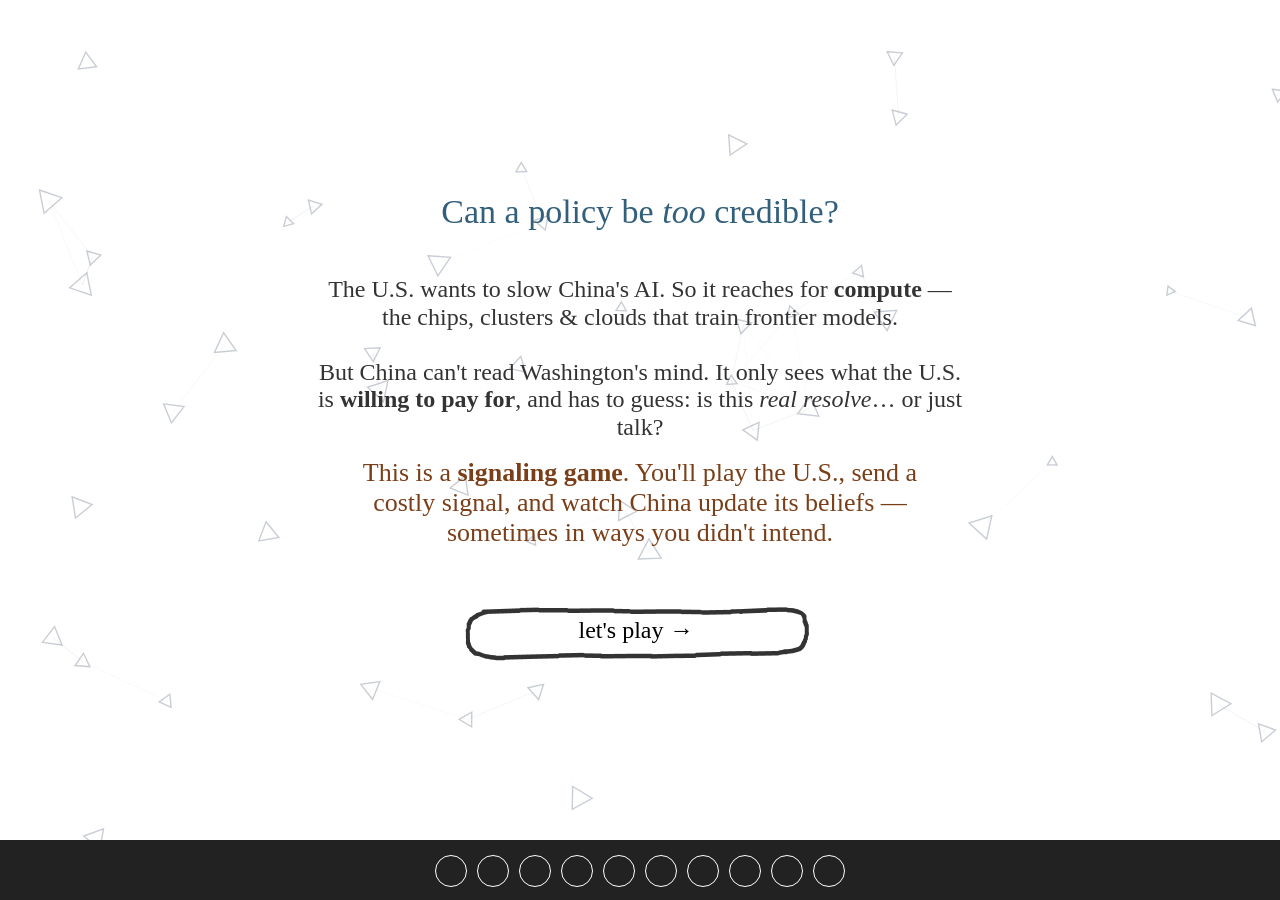
==== index.html @ d9597fb6 "1 version" ====
<!DOCTYPE html>
<html lang="en">
<head>

	<meta charset="utf-8">
	<meta name="viewport" content="width=device-width, initial-scale=1.0">

	<title>Signals of Compute Power</title>
	<meta name="description" content="An interactive signaling game of U.S.–China compute governance and Vietnam's policy path.">

	<link rel="icon" type="image/png" href="favicon.png">

	<!-- Styles (FuturaHandwritten.ttf is loaded via @font-face inside slides.css) -->
	<link rel="stylesheet" type="text/css" href="css/slides.css">
	<link rel="stylesheet" type="text/css" href="css/balloon.css">
	<link rel="stylesheet" type="text/css" href="css/signaling-scenarios.css">

</head>
<body>

	<!-- Shown until main.js boots / assets finish loading -->
	<div id="preloader">loading...</div>

	<!-- Stage -->
	<div id="main">

		<!-- Sound toggle (structure matches #sound rules in slides.css) -->
		<div id="sound" sound="on">
			<div id="sound_icon"></div>
			<div id="sound_on">sound on</div>
			<div id="sound_off">sound off</div>
		</div>

		<!-- Social sharing buttons (populated by js/lib/sharing.js) -->
		<div class="sharing"></div>

		<!-- The slideshow renders here -->
		<div id="slideshow_container">
			<div id="slideshow"></div>
		</div>

	</div>

	<!-- Footer: the slide-select dots render into #select -->
	<div id="footer">
		<div id="select"></div>
	</div>


	<!-- ============================================================= -->
	<!--  SCRIPTS — load order matters: libs -> core -> sims -> slides -> main  -->
	<!-- ============================================================= -->

	<!-- Libraries -->
	<script src="js/lib/helpers.js"></script>
	<script src="js/lib/minpubsub.src.js"></script>
	<script src="js/lib/q.js"></script>
	<script src="js/lib/pegasus.js"></script>
	<script src="js/lib/pixi.min.js"></script>
	<script src="js/lib/howler.js"></script>
	<script src="js/lib/tweenjs-0.6.2.min.js"></script>
	<script src="js/lib/sharing.js"></script>

	<!-- Core engine -->
	<script src="js/core/Loader.js"></script>
	<script src="js/core/Words.js"></script>
	<script src="js/core/Slideshow.js"></script>
	<script src="js/core/SlideSelect.js"></script>
	<script src="js/core/Button.js"></script>
	<script src="js/core/TextBox.js"></script>
	<script src="js/core/IncDecNumber.js"></script>
	<script src="js/core/Slider.js"></script>
	<script src="js/core/Scratcher.js"></script>
	<script src="js/core/Background.js"></script>
	<script src="js/core/ImageBox.js"></script>
	<script src="js/core/PayoffsUI.js"></script>
	<script src="js/core/AdvancedPanel.js"></script>
	<script src="js/core/SignalViz.js"></script>

	<!-- Simulations / scenes -->
	<script src="js/sims/SignalingWorld.js"></script>
	<script src="js/sims/SignalingScenario.js"></script>
	<script src="js/sims/Signaling.js"></script>
	<script src="js/sims/Splash.js"></script>
	<script src="js/sims/PD.js"></script>
	<script src="js/sims/Iterated.js"></script>
	<script src="js/sims/Tournament.js"></script>
	<script src="js/sims/SandboxUI.js"></script>

	<!-- Slides (the SLIDES array is populated by these, in filename order) -->
	<script src="js/slides/1_Slides_Signaling.js"></script>

	<!-- Bootstrap (must run last — builds the slideshow from SLIDES) -->
	<script src="js/main.js"></script>

</body>
</html>
---- css/slides.css ----
@font-face{
	font-family: 'FuturaHandwritten';
	font-style: normal;
	src: url('FuturaHandwritten.ttf') format('truetype');
}

html,body{
	width: 100%;
	height: 100%;
}

body{

	margin:0;
	overflow: hidden;

	background: #fff;

	font-family: 'FuturaHandwritten';
	color: #333;
	font-size: 20px;

}
#preloader{
	position: absolute;
    margin: auto;
    top: 0;
    left: 0;
    right: 0;
    bottom: 0;
    width: 200px;
    height: 50px;
    font-size: 30px;
    text-align: center;
}
#main{
	width: 100%;
	height: calc(100% - 60px);
	position: relative;
	overflow: hidden;
}
#footer{
	position: absolute;
	z-index: 1000;
	width: 100%;
	height: 60px;
	background: #222;
}
s{
	text-decoration: line-through;
}

#translations{
	margin: 10px auto;
    font-size: 10px;
    line-height: 19px;
    color: #fff;
    text-align: center;
    width: 960px;
    letter-spacing: -0.5px;
}
#translations a{
	color:#dd4040;
}
#translations a:hover{
	color:#ee5151;
}



/*************************/
/******* SOUND *******/
/*************************/
#sound{
	position: absolute;
	left:13px;
	top:5px;
	width: 100px;
	height: 50px;
	cursor: pointer;
}
#sound > div{
	position: absolute;
}
#sound #sound_icon{
	background: url(../assets/ui/sound.png);
	background-size: auto 100%;
	width: 40px;
	height: 40px;
	top: 5px;
	left:2px;
}
#sound #sound_on, #sound #sound_off{
	left: 52px;
    font-size: 30px;
    line-height: 55px;
}
#sound #sound_on{
	color:#fff;
}
#sound #sound_off{
	color:#595959;
}
#sound[sound=off] #sound_icon{
	background-position: -40px 0;
}
#sound[sound=on] #sound_on, #sound[sound=off] #sound_off{
	display: block;
}
#sound[sound=off] #sound_on, #sound[sound=on] #sound_off{
	display: none;
}

.sharing{
	position: absolute;
	width:120px;
	height:40px;
	top:10px;
	right:13px;
}
.sharing img{
	width: 40px;
	height: 40px;
}

/*************************/
/******* SLIDESHOW *******/
/*************************/

#slideshow_container{
	width:0; height:0;
	position:absolute;
	margin:auto;
	top:0; left:0; right:0; bottom:0;
}
#slideshow{

	/*border: 1px solid rgba(0,0,0,0.2);*/
	width:960px;
	height:540px;

	/* Center this thing */
	position: absolute;
	left:-480px;
	top:-270px;

}

.object{
	position: absolute;
	transition: left 0.5s ease-in-out, top 0.5s ease-in-out;
}
.fader{
	transition: opacity 0.5s ease-in-out !important;
}

/******** Text Box ********/

.textbox{}
.textbox > div{
	position: absolute;
}
/* fake bold */
.textbox b{
	font-weight: normal;
	text-shadow:1px 0 0 currentColor;
}


.label{
	position: absolute;
}

/********* Button ********/

.no-select{
	-webkit-user-select: none;
	-moz-user-select: none;
	-ms-user-select: none;
	user-select: none;
	cursor: default;
}
.button{
	z-index: 0;
	-webkit-user-select: none;
	-moz-user-select: none;
	-ms-user-select: none;
	user-select: none;

	transform-origin: 97.5px 27.5px;
	transition: transform 0.1s ease-out;

	text-align: center;
}
.button #background{
	position: absolute;
	background: url(../assets/ui/button.png);
	width:250px; height:125px;
	background-size: 100%;
	top:-35px; left:-30px;
	pointer-events:none;
	cursor: default;
}
.button #text{

	font-family: 'FuturaHandwritten';
	color: #000;
	font-size: 24px;

	width: 180px;
	height: 30px;
	text-align: center;

	position: absolute;
	top:14px; left:5px;

	cursor: default;

}
.button #hitbox{
	position: absolute;
	width:195px; height:55px;
	cursor: pointer;
}
.button[hover=yes]{
	z-index: 100;
	transform: scale(1.02, 1.02);
}
.button[hover=yes] #background{
	background-position: 0px -125px !important;
}
.button[deactivated=yes] #background{
	background-position: 0px -250px !important;
}
.button[deactivated=yes] #text{
	color: #CCCCCC;
}
.button[deactivated=yes] #hitbox{
	display: none;
}
.button[size=short]{
	transform-origin: 57.5px 27.5px;
}
.button[size=short] #background{
	background: url(../assets/ui/button_short.png);
	background-size: 100%;
	width:150px; left:-20px;
}
.button[size=short] #text{
	width:105px;
	/*font-size: 18px;
    top: 18px;*/
}
.button[size=short] #hitbox{
	width:115px;
}
.button[size=long]{
	transform-origin: 172.5px 27.5px;
}
.button[size=long] #background{
	background: url(../assets/ui/button_long.png);
	background-size: 100%;
	width:400px;
}
.button[size=long] #text{
	width:330px;
	top: 11px;
}
.button[size=long] #hitbox{
	width:345px;
}
.button:active{
    transform: scale(0.95, 0.95);
}

.advancedpanel{
	background: rgba(255,250,240,0.95);
	border: 1px solid rgba(0,0,0,0.08);
	padding: 12px;
	box-shadow: 0 6px 18px rgba(0,0,0,0.06);
	font-family: 'FuturaHandwritten';
	z-index: 900;
	box-sizing: border-box;
}
.advancedpanel .advanced_title{
	font-weight: bold;
	color:#222;
	margin-bottom:8px;
	font-size: 17px;
}
.advancedpanel .advanced_content{
	background: #fff;
	border-radius: 4px;
	padding: 8px;
	min-height: 80px;
	max-height: 260px;
	overflow: auto;
	font-family: monospace;
	font-size: 12px;
	line-height: 16px;
	white-space: pre-wrap;
}
.advancedpanel .advanced_content pre{
	margin: 0;
	white-space: pre-wrap;
	font-family: monospace;
}


/*************************/
/****** SANDBOX UI *******/
/*************************/

#sandbox_tabs{
	position: absolute;
	left: 460px; top:-10px;
	background: url(../assets/ui/sandbox_tabs.png);
	width:500px; height:470px;
	background-size: auto 100%;

	-webkit-user-select: none;  /* Chrome all / Safari all */
	-moz-user-select: none;     /* Firefox all */
	-ms-user-select: none;      /* IE 10+ */
	user-select: none;
	cursor: default;
}
#sandbox_tabs > div{
	position: absolute;
}
#sandbox_tabs .hitbox{
	cursor: pointer;
	font-size: 25px;
	top: 22px;
}
#sandbox_tabs .sandbox_page{
	width: 433px;
	height: 385px;
	left: 33px;
	top: 80px;
}
.incdec{
	width: 0; height: 0;
	position: absolute;
}
.incdec > div{
	position: absolute;
}
.incdec > .incdec_num{
	width:50px; height:50px;
	font-size: 25px;
	text-align: center;
    top: -16px;
    left: -25px;
    cursor: default;
}
.incdec > .incdec_control{
	left:-10px;
	width:20px; height:20px;
	background: url(../assets/ui/sandbox_incdec.png);
	background-size: auto 100%;
	cursor: pointer;
}
.incdec > .incdec_control[arrow=up]{ top:-35px; background-position:0px 0px; }
.incdec > .incdec_control[arrow=up]:hover{ background-position:-20px 0px; }
.incdec > .incdec_control[arrow=down]{ bottom:-35px; background-position:-40px 0px; }
.incdec > .incdec_control[arrow=down]:hover{ background-position:-60px 0px; }

.slider{
	position: absolute;
	height: 40px;
}
.slider > div{
	position: absolute;
}
.slider > .slider_bg{
	top:0;
	width:100%; height:30px;
	background: url(../assets/ui/slider_bg.png);
	background-size: auto 100%;
}
.slider > .slider_knob{
	top:0;
	width:30px; height:30px;
	background: url(../assets/ui/slider_knob.png);
	background-size: 100% 100%;
	cursor: -webkit-grab;
	cursor: -moz-grab;
	cursor: grab;
}
.slider > .slider_knob:active{
	cursor: -webkit-grabbing;
	cursor: -moz-grabbing;
	cursor: grabbing;
}

.sandbox_pop{
	position: absolute;
}
.sandbox_pop>div{
	position: absolute;
}
.sandbox_pop_icon{
	width: 40px;
	height: 40px;
	background: url(../assets/ui/sandbox_hats.png);
	background-size: auto 100%;
}
.sandbox_pop_label{
	font-size: 18px;
    width: 150px;
    top: 8px;
    left: 50px;
}

/*************************/
/******* SCRATCHER *******/
/*************************/

.scratcher{
	position: absolute;
	top:0; left:0;
	width: 100%; height: 100%;
	background: url(../assets/ui/scratch.png);
	background-size: 200% 2000%;
	display: none;

	z-index: 200;
}

/*************************/
/******* SCOREBOARD *******/
/*************************/

#scoreboard{
	position: absolute;
	width:200px; height:100px;
	background: url(../assets/iterated/iterated_scoreboard.png);
	background-size: 100% 100%;
}
#scoreboard > div{
	position: absolute;
	width: 60px; height: 60px;
	text-align: center;
	font-size: 50px;
	color: #666666;
}
#scoreboard > div:nth-child(1){
	left: 20px;
    top: 21px;
}
#scoreboard > div:nth-child(2){
	right: 15px;
    top: 21px;
}

/*************************/
/******* CHARACTERS *******/
/*************************/

.character{
	position: absolute;
	height: 114px;
}
.character #peep{
	background: url(../assets/tournament/peep_characters.png);
	background-size: auto 100%;
	width: 105px;
	height: 114px;
	top: -5px;
    left: -10px;
}
.character #desc{
	width: calc(100% - 100px);
	font-size: 18px;
	height: 114px;
	right: 0;
	line-height: 1.2em;
}
.character #peep[char=tft]{    background-position: 0 0; }
.character #peep[char=all_d]{  background-position: -105px 0; }
.character #peep[char=all_c]{  background-position: -210px 0; }
.character #peep[char=grudge]{ background-position: -315px 0; }
.character #peep[char=prober]{ background-position: -420px 0; }
.character #peep[char=tf2t]{   background-position: -525px 0; }
.character #peep[char=pavlov]{ background-position: -630px 0; }
.character #peep[char=random]{ background-position: -735px 0; }

.tft{ color:#4089DD; }
.all_d{ color:#52537F; }
.all_c{ color:#FF75FF; }
.grudge{ color:#efc701; }
.prober{ color:#f6b24c; }
.tf2t{ color:#88A8CE; }
.pavlov{ color:#86C448; }
.random{ color:#FF5E5E; }

.icon{
	width:25px; height:25px;
	background: url(../assets/ui/sandbox_hats.png);
	background-size: auto 100%;
	display: inline-block;
	position: relative;
    top: 1px;
}
.icon_label{
	display: inline-block;
	font-size: 20px;
	position: relative;
    top: -3px;
}
.tft .icon{ 		background-position: 0 0; }
.all_d .icon{ 	background-position: -25px 0; }
.all_c .icon{ 	background-position: -50px 0; }
.grudge .icon{ 	background-position: -75px 0; }
.prober .icon{ 	background-position: -100px 0; }
.tf2t .icon{ 	background-position: -125px 0; }
.pavlov .icon{ 	background-position: -150px 0; }
.random .icon{ 	background-position: -175px 0; }

/*************************/
/******* MISC STUFF *******/
/*************************/

.score_small{
	width:40px; height:40px;
	background: url(../assets/tournament/score_small.png);
	background-size: auto 100%;
	display: inline-block;
}
.score_small[payoff=R]{ background-position: 0 0; }
.score_small[payoff=T]{ background-position: -40px 0; }
.score_small[payoff=S]{ background-position: -80px 0; }
.score_small[payoff=P]{ background-position: -120px 0; }

/*************************/
/***** SLIDE SELECT ******/
/*************************/

#select{
	width:100%;
	text-align: center;
    padding-top: 15px;
}
#select .dot{
	width: 30px;
	height: 30px;
	border-radius: 40px;
	border: 1px solid #fff;
	display: inline-block;
	margin: 0 5px;
	cursor: pointer;
}
#select .dot[selected]{
	background: #fff;
}

/*************************/
/***** CREDITS ******/
/*************************/

.credits{
	color: #888;
}
.credits .big{
	font-size:40px;
	line-height: 42px;
	color:#fff;
}
.credits .divider{
	display: block;
	height: 40px;
}
.credits a{
	color:#dd4040;
}
.credits a:hover{
	color:#ee5151;
}

/* SignalViz styles: warm editorial palette */
.signalviz{
	background: linear-gradient(180deg, #fff8ea 0%, #eef7fb 100%);
	border: 1px solid #f2c9b6;
	box-shadow: 0 2px 6px rgba(0,0,0,0.08);
	padding: 10px;
	width: 240px;
	height: 160px;
	box-sizing: border-box;
	overflow: hidden;
}
.signalviz_title{
	font-size: 16px;
	color: #6e4a26;
	font-weight: bold;
	margin-bottom: 6px;
}
.signalviz_list{
	max-height: calc(100% - 28px);
	overflow: hidden;
}
.signalviz_item{
	font-size: 12px;
	padding: 4px 4px;
	border-bottom: 1px dotted rgba(0,0,0,0.04);
	color: #333;
}
.signalviz_item .small{ font-size:11px; color:#666; }

/* Belief/Outcome/Vietnam boxes style */
.textbox{ line-height: 1.15em; }
.textbox .small{ font-size:12px; color:#666 }
---- css/signaling-scenarios.css ----
.signaling_scenario{
	font-family: 'FuturaHandwritten';
	color: #333;
	background: #fff;
	overflow: hidden;
}
.signaling_scenario *{
	box-sizing: border-box;
}
.scenario-page{
	width: 100%;
	height: 100%;
	padding: 22px 42px 20px;
	background: #fff;
}
.scenario-header{
	display: flex;
	align-items: flex-start;
	justify-content: space-between;
	gap: 28px;
	margin-bottom: 16px;
}
.scenario-eyebrow{
	margin: 0 0 4px;
	font-size: 18px;
	color: #7a3f18;
}
.scenario-header h2{
	margin: 0 0 8px;
	font-size: 38px;
	line-height: 0.95;
	color: #315f7c;
	letter-spacing: 0;
}
.scenario-header p{
	max-width: 600px;
	margin: 0;
	font-size: 21px;
	line-height: 1.2;
	color: #333;
}
.scenario-header-buttons{
	display: flex;
	gap: 10px;
	flex: 0 0 auto;
}
.scenario-reset,
.scenario-next,
.scenario-main-button{
	font-family: 'FuturaHandwritten';
	border: 3px solid #333;
	border-radius: 8px;
	background: #fff8df;
	color: #222;
	cursor: pointer;
	box-shadow: 0 5px 0 rgba(0,0,0,0.16);
	transition: transform 0.1s ease-out, box-shadow 0.1s ease-out;
}
.scenario-reset:hover,
.scenario-next:hover,
.scenario-main-button:hover{
	transform: translateY(-2px);
	box-shadow: 0 7px 0 rgba(0,0,0,0.13);
}
.scenario-reset,
.scenario-next{
	padding: 8px 18px;
	font-size: 22px;
}
.scenario-grid{
	display: grid;
	grid-template-columns: 255px 1fr 265px;
	gap: 22px;
	align-items: stretch;
	height: 318px;
}
.scenario-left,
.scenario-center,
.scenario-right{
	min-width: 0;
}
.scenario-left{
	display: flex;
	flex-direction: column;
	justify-content: space-between;
}
.scenario-flow{
	display: flex;
	flex-direction: column;
	gap: 4px;
}
.scenario-node{
	min-height: 38px;
	padding: 5px 10px;
	border: 3px solid #333;
	border-radius: 8px;
	background: #fff;
}
.scenario-node span{
	display: block;
	font-size: 14px;
	line-height: 1;
	color: #777;
}
.scenario-node b{
	display: block;
	margin-top: 3px;
	font-size: 19px;
	line-height: 0.95;
	color: #222;
}
.scenario-arrow{
	height: 12px;
	padding-left: 116px;
	font-size: 18px;
	line-height: 12px;
	color: #7a3f18;
}
.scenario-left-note{
	display: none;
}
.scenario-center{
	display: flex;
	flex-direction: column;
	justify-content: center;
	padding: 8px 8px 0;
	text-align: center;
}
.scenario-small-label{
	margin: 0 0 8px;
	font-size: 18px;
	color: #777;
}
.scenario-center h3,
.scenario-right h3{
	margin: 0 0 12px;
	font-size: 33px;
	line-height: 0.98;
	color: #315f7c;
}
.scenario-copy{
	max-width: 390px;
	margin: 0 auto 14px;
	font-size: 21px;
	line-height: 1.12;
}
.scenario-belief{
	width: 100%;
	margin: 0 auto 12px;
}
.scenario-belief-label,
.scenario-belief-legend{
	display: flex;
	justify-content: space-between;
	gap: 18px;
	font-size: 16px;
	line-height: 1.05;
}
.scenario-belief-label{
	margin-bottom: 8px;
}
.scenario-belief-label b{
	color: #315f7c;
}
.scenario-belief-track{
	position: relative;
	height: 36px;
	border: 3px solid #333;
	border-radius: 8px;
	background: #fff;
	overflow: hidden;
}
.scenario-belief-fill{
	height: 100%;
	width: 50%;
	border-radius: 4px;
	background: #74b8d4;
	transition: width 0.45s ease-out;
}
.scenario-threshold{
	position: absolute;
	top: -6px;
	bottom: -6px;
	width: 4px;
	background: #222;
	transform: translateX(-2px);
}
.scenario-threshold:after{
	content: "adapt";
	position: absolute;
	top: -24px;
	left: -23px;
	width: 52px;
	font-size: 15px;
	color: #222;
}
.scenario-prior{
	position: absolute;
	top: 7px;
	bottom: 7px;
	width: 4px;
	background: rgba(122,63,24,0.55);
	transform: translateX(-2px);
	z-index: 2;
}
.scenario-belief-legend{
	margin-top: 8px;
	color: #666;
}
.scenario-main-button{
	align-self: center;
	min-width: 250px;
	padding: 8px 24px;
	font-size: 24px;
}
.scenario-response{
	min-height: 28px;
	margin: 8px 0 0;
	font-size: 20px;
	line-height: 1;
	color: #7a3f18;
}
.scenario-response.muted{
	color: #777;
}
.scenario-right{
	display: flex;
	flex-direction: column;
	justify-content: center;
	padding: 15px 18px;
	border: 3px solid #333;
	border-radius: 8px;
	background: #fffdf6;
	opacity: 1;
}
.scenario-card-placeholder{
	font-size: 22px;
	line-height: 1.12;
	color: #777;
	text-align: center;
}
.scenario-right p{
	margin: 0 0 14px;
	font-size: 20px;
	line-height: 1.12;
}
.scenario-kicker{
	color: #7a3f18;
}
.scenario-risk{
	padding-top: 12px;
	border-top: 2px dashed #d8bf92;
	color: #555;
}
.scenario-loading{
	position: absolute;
	left: 0;
	right: 0;
	top: 230px;
	text-align: center;
	font-size: 32px;
	color: #777;
}

.signaling_role_choice,
.signaling_signal_choice,
.signaling_role_game,
.signaling_governance_ending{
	font-family: 'FuturaHandwritten';
	color: #333;
	background: #fff;
	overflow: hidden;
}
.signaling_role_choice *,
.signaling_signal_choice *,
.signaling_role_game *,
.signaling_governance_ending *{
	box-sizing: border-box;
}
.role-page{
	width: 100%;
	height: 100%;
	padding: 70px 76px;
	background: #fff;
	text-align: center;
}
.role-eyebrow{
	margin: 0 0 8px;
	font-size: 22px;
	color: #7a3f18;
}
.role-page h2{
	margin: 0 0 46px;
	font-size: 48px;
	line-height: 0.95;
	color: #315f7c;
}
.role-choices{
	display: grid;
	grid-template-columns: repeat(2, minmax(0, 1fr));
	gap: 34px;
	max-width: 760px;
	margin: 0 auto;
}
.role-card,
.role-signal-button,
.role-main-button,
.role-try-button{
	font-family: 'FuturaHandwritten';
	border: 3px solid #333;
	border-radius: 8px;
	background: #fff8df;
	color: #222;
	cursor: pointer;
	box-shadow: 0 6px 0 rgba(0,0,0,0.16);
	transition: transform 0.1s ease-out, box-shadow 0.1s ease-out;
}
.role-card:hover,
.role-signal-button:hover,
.role-main-button:hover,
.role-try-button:hover{
	transform: translateY(-2px);
	box-shadow: 0 8px 0 rgba(0,0,0,0.12);
}
.role-card{
	min-height: 170px;
	padding: 28px 24px;
	text-align: center;
}
.role-card b{
	display: block;
	margin-bottom: 16px;
	font-size: 30px;
	line-height: 1;
	color: #315f7c;
}
.role-card span{
	display: block;
	font-size: 21px;
	line-height: 1.14;
}
.role-note{
	margin: 38px 0 0;
	font-size: 22px;
	color: #777;
}
.signal-choice-page{
	width: 100%;
	height: 100%;
	padding: 54px 64px;
	background: #fff;
	text-align: center;
}
.signal-choice-page h2{
	margin: 0 0 10px;
	font-size: 46px;
	line-height: 0.95;
	color: #315f7c;
}
.signal-choice-note{
	margin: 0 auto 34px;
	max-width: 690px;
	font-size: 22px;
	line-height: 1.12;
}
.signal-choice-grid{
	display: grid;
	grid-template-columns: repeat(3, minmax(0, 1fr));
	gap: 22px;
}
.signal-choice-card{
	font-family: 'FuturaHandwritten';
	min-height: 235px;
	padding: 22px 18px;
	border: 3px solid #333;
	border-radius: 8px;
	background: #fff8df;
	color: #222;
	cursor: pointer;
	text-align: left;
	box-shadow: 0 6px 0 rgba(0,0,0,0.16);
	transition: transform 0.1s ease-out, box-shadow 0.1s ease-out;
}
.signal-choice-card:hover{
	transform: translateY(-2px);
	box-shadow: 0 8px 0 rgba(0,0,0,0.12);
}
.signal-choice-card b,
.signal-choice-card span,
.signal-choice-card small{
	display: block;
}
.signal-choice-card b{
	margin-bottom: 18px;
	font-size: 30px;
	line-height: 0.98;
	color: #315f7c;
}
.signal-choice-card span{
	margin-bottom: 18px;
	font-size: 22px;
	line-height: 1.08;
}
.signal-choice-card small{
	margin-top: 10px;
	font-size: 18px;
	line-height: 1.08;
	color: #555;
}
.role-game-page{
	width: 100%;
	height: 100%;
	padding: 22px 18px 18px;
	background: #fff;
}
.role-game-header{
	display: flex;
	align-items: flex-start;
	justify-content: space-between;
	gap: 24px;
	margin-bottom: 14px;
}
.role-game-header h2{
	margin: 0 0 7px;
	font-size: 39px;
	line-height: 0.95;
	color: #315f7c;
}
.role-game-header p{
	max-width: 620px;
	margin: 0;
	font-size: 20px;
	line-height: 1.15;
}
.role-game-grid{
	display: grid;
	grid-template-columns: 250px 1fr 326px;
	grid-template-rows: 372px;
	gap: 20px;
	height: 372px;
	overflow: hidden;
}
.role-left,
.role-game-center,
.role-reveal{ min-height: 0; overflow: hidden; }
.role-game-flow{
	display: flex;
	flex-direction: column;
	gap: 4px;
}
.role-flow-node{
	min-height: 30px;
	padding: 3px 9px;
	border: 3px solid #333;
	border-radius: 8px;
	background: #fff;
}
.role-flow-node span{
	display: block;
	font-size: 12px;
	line-height: 1;
	color: #777;
}
.role-flow-node b{
	display: block;
	margin-top: 2px;
	font-size: 16px;
	line-height: 0.95;
	color: #222;
}
.role-flow-arrow{
	height: 7px;
	padding-left: 116px;
	font-size: 16px;
	line-height: 7px;
	color: #7a3f18;
}

/* ---- live controls added to the role game ---- */
.role-left{
	display: flex;
	flex-direction: column;
	gap: 10px;
	min-width: 0;
}
.role-game-flow{ gap: 3px; }
.role-knobs{
	display: flex;
	flex-direction: column;
	gap: 6px;
	padding-top: 8px;
	border-top: 2px dashed #d8bf92;
}
.role-knobs-title{
	margin: 0 0 2px;
	font-size: 14px;
	color: #7a3f18;
}
.role-knob{ display: block; font-size: 13px; color: #555; }
.role-knob-top{
	display: flex;
	justify-content: space-between;
	gap: 8px;
	line-height: 1.05;
}
.role-knob-top b{ color: #315f7c; }
.role-knob input[type=range]{
	width: 100%;
	height: 16px;
	margin: 1px 0 0;
	accent-color: #315f7c;
	cursor: pointer;
}
.role-signal-switch{
	display: grid;
	grid-template-columns: repeat(3, 1fr);
	gap: 12px;
	max-width: 100%;
	margin: 0 auto 8px;
}
.role-switch-btn{
	font-family: 'FuturaHandwritten';
	border: 3px solid #333;
	border-radius: 8px;
	background: #fff;
	color: #315f7c;
	font-size: 22px;
	min-height: 92px;
	padding: 12px 8px;
	cursor: pointer;
	box-shadow: 0 4px 0 rgba(0,0,0,0.14);
	transition: transform 0.1s ease-out, box-shadow 0.1s ease-out;
}
.role-switch-btn:hover{
	transform: translateY(-2px);
	box-shadow: 0 6px 0 rgba(0,0,0,0.1);
}
.role-switch-btn.active{ background: #fff8df; }
.role-switch-btn b{ display: block; font-size: 21px; line-height: 1.02; }
.role-switch-btn span{ display: block; font-size: 13px; line-height: 1.05; margin-top: 4px; }
.role-switch-btn small{ display: block; font-size: 12px; line-height: 1.05; margin-top: 4px; color: #7a3f18; }

/* belief explainer: mood + why-it-moved + verdict */
.role-belief-explain{ max-width: 370px; margin: 4px auto 0; text-align: center; }
.role-belief-explain p{ margin: 0 0 4px; }
.role-mood{ font-size: 16px; color: #315f7c; }
.role-why{ font-size: 14px; line-height: 1.14; color: #666; }
.role-verdict{ font-size: 15px; line-height: 1.14; color: #7a3f18; }

/* keep the reveal/result panel inside the frame */
.role-reveal{ padding: 14px 18px; overflow: hidden; }
.role-reveal h3{ font-size: 26px; line-height: 1.0; margin-bottom: 8px; }
.role-reveal p{ font-size: 16px; line-height: 1.13; margin: 0 0 8px; }
.role-placeholder{ font-size: 22px; }
.role-reveal .role-outcome-line{ font-size: 16px; line-height: 1.13; margin: 0 0 8px; }
/* the "play first, name later" payoff */
.role-policy-reveal{ margin: 0 0 8px; padding: 8px 0; border-top: 2px dashed #d8bf92; border-bottom: 2px dashed #d8bf92; }
.role-policy-kicker{ display: block; font-size: 13px; color: #7a3f18; }
.role-reveal .role-policy-reveal b{ display: block; font-size: 21px; line-height: 1; color: #315f7c; margin: 2px 0 4px; }
.role-reveal .role-policy-reveal p{ font-size: 14px; line-height: 1.13; margin: 0; color: #444; }
.role-reveal .role-vietnam{ font-size: 14px; line-height: 1.13; color: #7a3f18; margin: 0 0 8px; }
.role-try-button{ font-size: 18px; padding: 7px 14px; }

/* ---- Equilibrium Lab: world button, verdict, world chips, room meter ---- */
.role-knobs-head{
	display: flex;
	align-items: center;
	justify-content: space-between;
	gap: 8px;
	margin-bottom: 2px;
}
.role-knobs-head .role-knobs-title{ margin: 0; }
/* secondary "lab" action — a small text link beside the world knobs, NOT a
   second prominent retry button (the primary retry lives in the result panel) */
.role-world-button{
	font-family: 'FuturaHandwritten';
	border: none;
	background: none;
	color: #7a3f18;
	font-size: 13px;
	line-height: 1;
	padding: 0;
	cursor: pointer;
	white-space: nowrap;
	text-decoration: underline;
	text-underline-offset: 2px;
}
.role-world-button:hover{ color: #a9572a; }

.role-eq-verdict{ font-size: 14px; line-height: 1.13; margin: 0 0 7px; color: #444; }
.role-eq-verdict b{ color: #315f7c; }
.role-eq-separating b{ color: #2f6d3a; }
.role-eq-pooling b{ color: #7a3f18; }
.role-eq-semi b{ color: #8a6d1f; }

.role-world-chips{ display: flex; flex-wrap: wrap; gap: 5px; margin: 0 0 7px; }
.role-chip{
	font-size: 11px;
	line-height: 1;
	color: #555;
	border: 1px solid #c9b48a;
	border-radius: 10px;
	background: #faf6ea;
	padding: 3px 7px;
}

.role-room{ margin: 0 0 9px; }
.role-room-head{
	display: flex;
	justify-content: space-between;
	font-size: 13px;
	color: #315f7c;
	margin-bottom: 3px;
}
.role-room-head b{ color: #2f6d3a; }
.role-room-track{
	height: 9px;
	border: 2px solid #333;
	border-radius: 6px;
	background: #fff;
	overflow: hidden;
}
.role-room-fill{ height: 100%; background: #5d8a4c; transition: width 0.4s ease-out; }

.role-try-buttons{ display: flex; gap: 8px; flex-wrap: wrap; }
.role-try-world{ background: #fff; }

.role-game-center,
.role-decision,
.role-reveal{
	min-width: 0;
}
.role-game-center{
	display: flex;
	flex-direction: column;
	justify-content: center;
	gap: 12px;
	text-align: center;
}
.role-small-label{
	margin: 0 0 8px;
	font-size: 18px;
	color: #777;
}
.role-decision h3,
.role-reveal h3{
	margin: 0 0 14px;
	font-size: 33px;
	line-height: 0.98;
	color: #315f7c;
}
.role-signal-buttons{
	display: grid;
	grid-template-columns: 1fr;
	gap: 12px;
	max-width: 330px;
	margin: 0 auto;
}
.role-signal-button{
	min-height: 62px;
	padding: 10px 16px;
	background: #fff;
	text-align: left;
}
.role-signal-button b,
.role-signal-button span{
	display: block;
}
.role-signal-button b{
	margin-bottom: 4px;
	font-size: 24px;
	line-height: 1;
	color: #315f7c;
}
.role-signal-button span{
	font-size: 17px;
	line-height: 1;
	color: #555;
}
.role-observed{
	margin: 0 0 16px;
	font-size: 21px;
	line-height: 1.1;
}
.role-response-buttons{
	display: flex;
	justify-content: center;
	gap: 18px;
}
.role-main-button{
	min-width: 135px;
	padding: 12px 22px;
	font-size: 28px;
}
.role-oversight-sequence{
	display: flex;
	flex-direction: column;
	gap: 6px;
	max-width: 340px;
	margin: 6px auto 0;
}
.role-oversight-steps{
	display: flex;
	gap: 6px;
	justify-content: center;
}
.role-oversight-step{
	flex: 1 1 0;
	display: flex;
	flex-direction: column;
	align-items: center;
	gap: 2px;
	padding: 5px 4px;
	border: 2px solid #bbb;
	border-radius: 8px;
	background: #fff;
	color: #777;
	text-align: center;
}
/* compact the U.S. "keep enforcing" heading so the advance button stays visible */
.role-decision-build h3{ font-size: 24px; margin: 0 0 4px; }
.role-decision-build .role-observed{ margin: 0 0 6px; font-size: 17px; }
.role-oversight-step.current{
	border-color: #315f7c;
	color: #315f7c;
}
.role-oversight-step.done{
	border-color: #333;
	background: #eef7fb;
	color: #222;
}
.role-oversight-step span{
	display: inline-flex;
	align-items: center;
	justify-content: center;
	width: 24px;
	height: 24px;
	border: 2px solid currentColor;
	border-radius: 50%;
	font-size: 15px;
	line-height: 1;
	flex: 0 0 auto;
}
.role-oversight-step b{
	font-size: 14px;
	line-height: 1;
}
.role-oversight-button{
	align-self: center;
	margin-top: 3px;
	font-size: 22px;
	padding: 8px 16px;
}
.role-oversight-copy{
	margin: 0;
	font-size: 16px;
	line-height: 1.08;
	color: #777;
}
.role-try-button{
	align-self: flex-start;
	margin-top: 4px;
	padding: 8px 14px;
	font-size: 20px;
	background: #fff8df;
}
.role-belief{
	width: 100%;
	max-width: 360px;
	margin: 0 auto;
}
.role-belief-label,
.role-belief-legend{
	display: flex;
	justify-content: space-between;
	gap: 16px;
	font-size: 16px;
	line-height: 1.05;
}
.role-belief-label{
	margin-bottom: 8px;
}
.role-belief-label b{
	color: #315f7c;
}
.role-belief-track{
	position: relative;
	height: 36px;
	border: 3px solid #333;
	border-radius: 8px;
	background: #fff;
	overflow: hidden;
}
.role-belief-fill{
	height: 100%;
	background: #74b8d4;
	border-radius: 4px;
	transition: width 0.45s ease-out;
}
.role-threshold{
	position: absolute;
	top: -6px;
	bottom: -6px;
	width: 4px;
	background: #222;
	transform: translateX(-2px);
}
.role-belief-legend{
	margin-top: 8px;
	color: #666;
}
.role-reveal{
	display: flex;
	flex-direction: column;
	justify-content: center;
	padding: 16px 22px;
	border: 3px solid #333;
	border-radius: 8px;
	background: #fffdf6;
}
.role-placeholder{
	text-align: center;
	font-size: 23px;
	line-height: 1.12;
	color: #777;
}
.role-reveal p{
	margin: 0 0 13px;
	font-size: 20px;
	line-height: 1.12;
}
.role-vietnam-title{
	padding-top: 10px;
	border-top: 2px dashed #d8bf92;
	color: #7a3f18;
}

.ending-page{
	width: 100%;
	height: 100%;
	padding: 42px 58px;
	background: #fff;
}
.ending-header{
	display: flex;
	align-items: flex-start;
	justify-content: space-between;
	gap: 28px;
	margin-bottom: 34px;
}
.ending-header h2{
	margin: 0 0 8px;
	font-size: 42px;
	line-height: 0.95;
	color: #315f7c;
}
.ending-header p{
	max-width: 650px;
	margin: 0;
	font-size: 21px;
	line-height: 1.15;
}
.ending-body{
	display: grid;
	grid-template-columns: 1fr 330px;
	gap: 34px;
	align-items: stretch;
	height: 300px;
}
.ending-tiles{
	display: grid;
	grid-template-columns: repeat(2, minmax(0, 1fr));
	gap: 18px;
}
.ending-tile{
	font-family: 'FuturaHandwritten';
	display: flex;
	align-items: center;
	gap: 14px;
	padding: 18px;
	border: 3px solid #333;
	border-radius: 8px;
	background: #fff;
	color: #222;
	text-align: left;
	cursor: pointer;
	box-shadow: 0 5px 0 rgba(0,0,0,0.13);
}
.ending-tile.selected{
	background: #fff8df;
}
.ending-tile span{
	display: inline-flex;
	align-items: center;
	justify-content: center;
	flex: 0 0 42px;
	width: 42px;
	height: 42px;
	border: 3px solid #315f7c;
	border-radius: 50%;
	color: #315f7c;
	font-size: 25px;
	line-height: 1;
}
.ending-tile b{
	font-size: 24px;
	line-height: 1;
	color: #315f7c;
}
.ending-card{
	display: flex;
	flex-direction: column;
	justify-content: center;
	padding: 24px;
	border: 3px solid #333;
	border-radius: 8px;
	background: #fffdf6;
}
.ending-card h3{
	margin: 0 0 18px;
	font-size: 32px;
	line-height: 0.98;
	color: #315f7c;
}
.ending-card p{
	margin: 0;
	font-size: 23px;
	line-height: 1.14;
}

/* ============================================================
   Vietnam — downstream audience "strategic response board"
   (SignalingVietnamHedge). Reuses the paper/serif identity:
   ivory backgrounds, dark outline borders, muted blue titles,
   brown labels & arrows.
   ============================================================ */
.signaling_vietnam_hedge{
	font-family: 'FuturaHandwritten';
	color: #333;
	background: #fff;
	overflow: hidden;
}
.signaling_vietnam_hedge *{ box-sizing: border-box; }

.vh-page{
	position: relative;
	width: 100%;
	height: 100%;
	padding: 14px 40px 12px;
	background: #fbf7ec;            /* ivory paper */
	overflow: hidden;
}
/* faint river-delta / grid / server-node motif */
.vh-bg{
	position: absolute;
	inset: 0;
	z-index: 0;
	opacity: 0.16;
	pointer-events: none;
}
.vh-bg svg{ width: 100%; height: 100%; display: block; }
.vh-inner{
	position: relative;
	z-index: 1;
	display: flex;
	flex-direction: column;
	height: 100%;
	min-height: 0;
}

.vh-header{
	display: flex;
	align-items: flex-start;
	justify-content: space-between;
	gap: 26px;
	margin-bottom: 8px;
}
.vh-title{ max-width: 740px; }
.vh-title h2{
	margin: 0 0 6px;
	font-size: 36px;
	line-height: 0.96;
	color: #315f7c;
}
.vh-sub{
	margin: 0 0 4px;
	font-size: 15px;
	line-height: 1.15;
	color: #444;
}
.vh-tagline{
	margin: 0;
	font-size: 17px;
	color: #7a3f18;
	font-style: italic;
}
.vh-title .role-eyebrow{ font-size: 17px; margin-bottom: 4px; }

/* ---- three-zone board: observed → pressure → response ---- */
.vh-board{
	display: grid;
	grid-template-columns: 1.05fr 28px 1.25fr 28px 1.15fr;
	align-items: stretch;
	gap: 0;
	margin-bottom: 8px;
	min-height: 0;
}
.vh-zone{
	display: flex;
	flex-direction: column;
	min-width: 0;
	min-height: 0;
}
.vh-zone-label{
	margin: 0 0 8px;
	font-size: 16px;
	letter-spacing: 0.04em;
	text-transform: uppercase;
	color: #7a3f18;
}
.vh-arrow{
	align-self: center;
	font-size: 26px;
	color: #7a3f18;
	text-align: center;
}

/* zone 1 — observed signal chips */
.vh-obs-stack{
	display: flex;
	flex-direction: column;
	gap: 9px;
}
.vh-obs-chip{
	padding: 11px 13px;
	border: 1px solid #b9aa82;
	border-radius: 7px;
	background: #f5efdf;
	font-size: 17px;
	color: #6b5d3f;
}

/* zone 2 — strategic pressure meters */
.vh-meters{
	display: flex;
	flex-direction: column;
	gap: 8px;
}
.vh-meter-head{
	display: flex;
	align-items: baseline;
	justify-content: space-between;
	margin-bottom: 3px;
}
.vh-meter-name{ font-size: 16px; color: #444; }
.vh-meter-tag{ font-size: 13px; color: #4d7a3f; font-style: italic; }
.vh-meter-track{
	height: 11px;
	border: 2px solid #333;
	border-radius: 6px;
	background: #fff;
	overflow: hidden;
}
.vh-meter-fill{
	height: 100%;
	background: #b9692f;            /* brown = pressure */
	transition: width 0.4s ease-out, background 0.3s ease-out;
}
.vh-meter.eased .vh-meter-fill{ background: #5d8a4c; }   /* green = managed */
.vh-meter.active .vh-meter-name{ color: #315f7c; font-weight: bold; }
.vh-meter.active .vh-meter-track{ border-color: #315f7c; }

/* zone 3 — Vietnam's response levers */
.vh-levers{
	display: flex;
	flex-direction: column;
	gap: 7px;
}
.vh-lever{
	font-family: 'FuturaHandwritten';
	position: relative;
	display: flex;
	align-items: center;
	padding: 9px 13px;
	border: 2px solid #333;
	border-radius: 7px;
	background: #fff;
	color: #222;
	text-align: left;
	cursor: pointer;
	box-shadow: 0 3px 0 rgba(0,0,0,0.12);
	transition: transform 0.08s ease-out, box-shadow 0.08s ease-out;
}
.vh-lever:hover{ transform: translateY(-1px); }
.vh-lever b{ font-size: 20px; line-height: 1; color: #315f7c; }
.vh-lever.opened{ border-color: #7a3f18; }
.vh-lever.selected{
	background: #fff2c4;            /* ivory/yellow paper */
	border-width: 3px;
	border-color: #333;
	padding: 10px 12px;
	box-shadow: 0 4px 0 rgba(0,0,0,0.16);
}
.vh-lever-flag{
	position: absolute;
	top: -8px;
	right: 9px;
	padding: 0 5px;
	border: 1px solid #7a3f18;
	border-radius: 4px;
	background: #fff2c4;
	font-size: 9px;
	letter-spacing: 0.02em;
	text-transform: uppercase;
	color: #7a3f18;
}

/* ---- explanation panel (document-like card) ---- */
.vh-card{
	flex: 1 1 auto;
	min-height: 0;
	display: flex;
	flex-direction: column;
	justify-content: center;
	border: 3px solid #333;
	border-radius: 10px;
	background: #fffdf6;
	padding: 12px 22px;
	box-shadow: 0 4px 0 rgba(0,0,0,0.10);
	overflow: visible;
}
.vh-card-head{
	display: flex;
	align-items: baseline;
	gap: 12px;
	margin-bottom: 2px;
}
.vh-card-head .role-small-label{ margin: 0; }
.vh-formal{
	margin: 0;
	font-size: 17px;
	color: #7a3f18;
	font-style: italic;
}
.vh-card h3{
	margin: 0 0 5px;
	font-size: 28px;
	line-height: 0.98;
	color: #315f7c;
}
.vh-ifthen{
	margin: 0 0 6px;
	font-size: 17px;
	line-height: 1.15;
	color: #7a3f18;
}
.vh-body-copy{
	margin: 0;
	font-size: 15px;
	line-height: 1.18;
	color: #333;
}
.vh-synthesis{
	margin: 8px 0 0;
	padding-top: 8px;
	border-top: 2px dashed #c9b48a;
	font-size: 14px;
	line-height: 1.18;
	color: #444;
	font-style: italic;
}

/* ---- run-context line + Vietnam room-to-move (connects to the role game) ---- */
.vh-status{
	display: flex;
	align-items: stretch;
	gap: 14px;
	margin: 0 0 8px;
}
.vh-runline{
	flex: 1 1 auto;
	margin: 0;
	display: flex;
	align-items: center;
	padding: 6px 12px;
	border: 2px solid #7a3f18;
	border-left-width: 6px;
	border-radius: 6px;
	background: #fff8df;
	font-size: 16px;
	line-height: 1.14;
	color: #7a3f18;
}
.vh-room{
	flex: 0 0 210px;
	display: flex;
	flex-direction: column;
	justify-content: center;
}
.vh-room-head{
	display: flex;
	justify-content: space-between;
	font-size: 14px;
	color: #315f7c;
	margin-bottom: 4px;
}
.vh-room-head b{ color: #2f6d3a; }
.vh-room-track{
	height: 11px;
	border: 2px solid #333;
	border-radius: 6px;
	background: #fff;
	overflow: hidden;
}
.vh-room-fill{ height: 100%; background: #5d8a4c; transition: width 0.45s ease-out; }
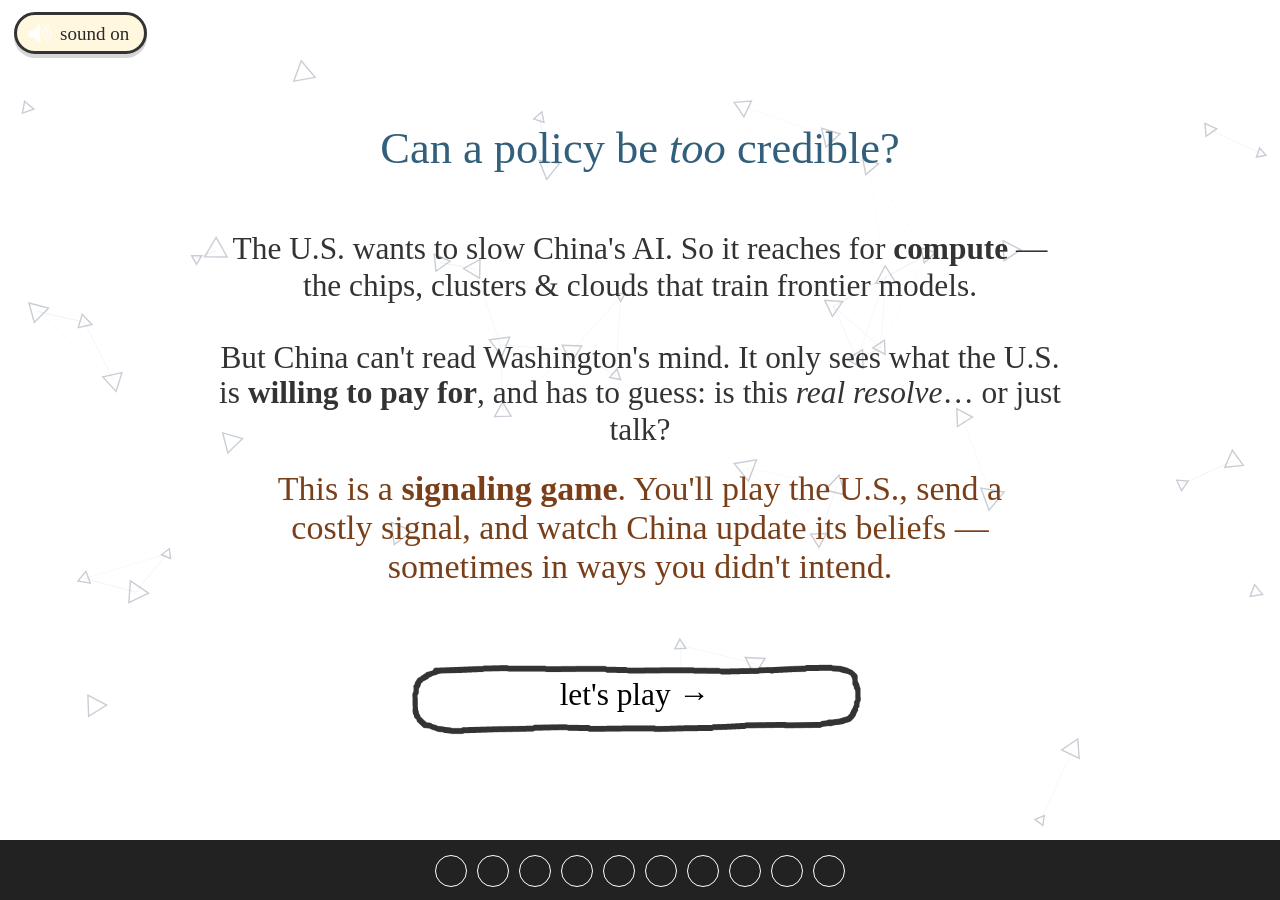
==== commit e03a3402: "adding sounds" ====
--- a/index.html
+++ b/index.html
@@ -58,6 +58,7 @@
 	<script src="js/lib/pegasus.js"></script>
 	<script src="js/lib/pixi.min.js"></script>
 	<script src="js/lib/howler.js"></script>
+	<script src="js/lib/sound.js"></script>
 	<script src="js/lib/tweenjs-0.6.2.min.js"></script>
 	<script src="js/lib/sharing.js"></script>
 
--- a/css/slides.css
+++ b/css/slides.css
@@ -71,41 +71,67 @@
 /*************************/
 /******* SOUND *******/
 /*************************/
+/* Hand-drawn parchment toggle — matches the game's buttons and stays legible
+   in both states (the old white "sound on" label was invisible on white).
+   The #sound[sound=on|off] attribute is flipped by js/lib/sound.js. */
 #sound{
 	position: absolute;
-	left:13px;
-	top:5px;
-	width: 100px;
-	height: 50px;
+	left: 14px;
+	top: 12px;
+	z-index: 1100;
+	display: inline-flex;
+	align-items: center;
+	gap: 8px;
+	padding: 6px 15px 6px 11px;
+	font-family: 'FuturaHandwritten';
+	font-size: 19px;
+	line-height: 1;
+	color: #2a2a2a;
+	background: #fff8df;
+	border: 3px solid #333;
+	border-radius: 999px;
+	box-shadow: 0 4px 0 rgba(0,0,0,0.16);
 	cursor: pointer;
+	user-select: none;
+	-webkit-user-select: none;
+	transition: transform 0.1s ease-out, box-shadow 0.1s ease-out, background 0.15s ease-out, color 0.15s ease-out;
+}
+#sound:hover{
+	transform: translateY(-2px);
+	box-shadow: 0 6px 0 rgba(0,0,0,0.13);
+}
+#sound:active{
+	transform: translateY(1px);
+	box-shadow: 0 3px 0 rgba(0,0,0,0.16);
 }
 #sound > div{
-	position: absolute;
+	position: static;
 }
 #sound #sound_icon{
 	background: url(../assets/ui/sound.png);
 	background-size: auto 100%;
-	width: 40px;
-	height: 40px;
-	top: 5px;
-	left:2px;
+	background-position: 0 0;       /* speaker-on frame */
+	width: 24px;
+	height: 24px;
+	flex: 0 0 auto;
 }
 #sound #sound_on, #sound #sound_off{
-	left: 52px;
-    font-size: 30px;
-    line-height: 55px;
-}
-#sound #sound_on{
-	color:#fff;
-}
-#sound #sound_off{
-	color:#595959;
+	font-size: 19px;
+	line-height: 1;
+	color: inherit;
+}
+/* muted state: dimmed parchment + the muted speaker frame */
+#sound[sound=off]{
+	background: #ece4cd;
+	color: #8a8275;
+	border-color: #6f6a5e;
 }
 #sound[sound=off] #sound_icon{
-	background-position: -40px 0;
+	background-position: -24px 0;   /* muted frame (sprite is two 100px squares) */
+	opacity: 0.85;
 }
 #sound[sound=on] #sound_on, #sound[sound=off] #sound_off{
-	display: block;
+	display: inline;
 }
 #sound[sound=off] #sound_on, #sound[sound=on] #sound_off{
 	display: none;
@@ -143,6 +169,11 @@
 	position: absolute;
 	left:-480px;
 	top:-270px;
+
+	/* Scaled to fill #main by fitStage() in main.js; origin = centre so the
+	   stage stays centred as it grows/shrinks. Internal 960×540 coords unchanged. */
+	transform-origin: 50% 50%;
+	transition: transform 0.15s ease-out;
 
 }
 
--- a/css/signaling-scenarios.css
+++ b/css/signaling-scenarios.css
@@ -410,7 +410,9 @@
 .role-game-page{
 	width: 100%;
 	height: 100%;
-	padding: 22px 18px 18px;
+	display: flex;
+	flex-direction: column;
+	padding: 16px 18px 14px;
 	background: #fff;
 }
 .role-game-header{
@@ -418,39 +420,42 @@
 	align-items: flex-start;
 	justify-content: space-between;
 	gap: 24px;
-	margin-bottom: 14px;
+	margin-bottom: 8px;
 }
 .role-game-header h2{
-	margin: 0 0 7px;
-	font-size: 39px;
+	margin: 0 0 5px;
+	font-size: 33px;
 	line-height: 0.95;
 	color: #315f7c;
 }
 .role-game-header p{
 	max-width: 620px;
 	margin: 0;
-	font-size: 20px;
-	line-height: 1.15;
-}
+	font-size: 18px;
+	line-height: 1.12;
+}
+/* flexible game board: takes the height left after the header, instead of a
+   fixed 392px. The single 1fr row stretches the three columns to full height. */
 .role-game-grid{
 	display: grid;
-	grid-template-columns: 250px 1fr 326px;
-	grid-template-rows: 372px;
-	gap: 20px;
-	height: 372px;
+	grid-template-columns: 250px minmax(0, 1fr) 330px;
+	grid-template-rows: minmax(0, 1fr);
+	gap: 14px;
+	flex: 1 1 auto;
+	min-height: 0;
 	overflow: hidden;
 }
 .role-left,
-.role-game-center,
-.role-reveal{ min-height: 0; overflow: hidden; }
+.role-game-center{ min-height: 0; overflow: hidden; }
+.role-reveal{ min-height: 0; }
 .role-game-flow{
 	display: flex;
 	flex-direction: column;
 	gap: 4px;
 }
 .role-flow-node{
-	min-height: 30px;
-	padding: 3px 9px;
+	min-height: 26px;
+	padding: 2px 9px;
 	border: 3px solid #333;
 	border-radius: 8px;
 	background: #fff;
@@ -480,15 +485,15 @@
 .role-left{
 	display: flex;
 	flex-direction: column;
-	gap: 10px;
+	gap: 8px;
 	min-width: 0;
 }
 .role-game-flow{ gap: 3px; }
 .role-knobs{
 	display: flex;
 	flex-direction: column;
-	gap: 6px;
-	padding-top: 8px;
+	gap: 4px;
+	padding-top: 6px;
 	border-top: 2px dashed #d8bf92;
 }
 .role-knobs-title{
@@ -506,8 +511,8 @@
 .role-knob-top b{ color: #315f7c; }
 .role-knob input[type=range]{
 	width: 100%;
-	height: 16px;
-	margin: 1px 0 0;
+	height: 14px;
+	margin: 0;
 	accent-color: #315f7c;
 	cursor: pointer;
 }
@@ -544,22 +549,51 @@
 .role-belief-explain{ max-width: 370px; margin: 4px auto 0; text-align: center; }
 .role-belief-explain p{ margin: 0 0 4px; }
 .role-mood{ font-size: 16px; color: #315f7c; }
-.role-why{ font-size: 14px; line-height: 1.14; color: #666; }
-.role-verdict{ font-size: 15px; line-height: 1.14; color: #7a3f18; }
-
-/* keep the reveal/result panel inside the frame */
-.role-reveal{ padding: 14px 18px; overflow: hidden; }
-.role-reveal h3{ font-size: 26px; line-height: 1.0; margin-bottom: 8px; }
-.role-reveal p{ font-size: 16px; line-height: 1.13; margin: 0 0 8px; }
-.role-placeholder{ font-size: 22px; }
-.role-reveal .role-outcome-line{ font-size: 16px; line-height: 1.13; margin: 0 0 8px; }
+.role-why{ font-size: 16px; line-height: 1.15; color: #666; }
+.role-verdict{ font-size: 16px; line-height: 1.15; color: #7a3f18; }
+
+/* ============================================================
+   Result / reveal panel — SINGLE source of truth.
+   Flex column, top-aligned (centring tall content would clip it), with the
+   retry button pushed to the bottom. No overflow:hidden, so "try another move"
+   is never cut off. Compact-but-readable type keeps the K (oversight) reveal —
+   the tallest case — comfortably inside the panel.
+   ============================================================ */
+.role-reveal{
+	display: flex;
+	flex-direction: column;
+	justify-content: flex-start;
+	padding: 18px 20px;
+	border: 3px solid #333;
+	border-radius: 8px;
+	background: #fffdf6;
+}
+/* pre-result preview: top-aligned "what's coming" + mini checklist */
+.role-preview{ width: 100%; }
+.role-preview h3{ margin: 0 0 8px; font-size: 27px; line-height: 1.0; color: #315f7c; }
+.role-preview-body{ margin: 0 0 14px; font-size: 17px; line-height: 1.2; color: #555; }
+.role-preview-steps{ display: flex; flex-direction: column; gap: 10px; }
+.role-preview-step{ display: flex; align-items: center; gap: 11px; font-size: 17px; color: #888; }
+.role-preview-step .role-preview-tick{
+	display: inline-flex; align-items: center; justify-content: center;
+	width: 27px; height: 27px; flex: 0 0 auto;
+	border: 2px solid currentColor; border-radius: 50%;
+	font-size: 14px; line-height: 1;
+}
+.role-preview-step.done{ color: #2f6d3a; }
+.role-preview-step.done .role-preview-tick{ background: #eef7ef; }
+.role-preview-step.current{ color: #315f7c; font-weight: bold; }
+.role-preview-step.current .role-preview-tick{ background: #eef4f8; }
+.role-reveal h3{ margin: 0 0 8px; font-size: 30px; line-height: 0.98; color: #315f7c; }
+.role-reveal p{ margin: 0 0 8px; font-size: 17px; line-height: 1.15; }
+.role-reveal .role-outcome-line{ margin: 0 0 8px; font-size: 17px; line-height: 1.15; }
+.role-placeholder{ margin: auto 0; text-align: center; font-size: 22px; line-height: 1.14; color: #777; }
 /* the "play first, name later" payoff */
-.role-policy-reveal{ margin: 0 0 8px; padding: 8px 0; border-top: 2px dashed #d8bf92; border-bottom: 2px dashed #d8bf92; }
+.role-policy-reveal{ margin: 0 0 10px; padding: 10px 0; border-top: 2px dashed #d8bf92; border-bottom: 2px dashed #d8bf92; }
 .role-policy-kicker{ display: block; font-size: 13px; color: #7a3f18; }
-.role-reveal .role-policy-reveal b{ display: block; font-size: 21px; line-height: 1; color: #315f7c; margin: 2px 0 4px; }
-.role-reveal .role-policy-reveal p{ font-size: 14px; line-height: 1.13; margin: 0; color: #444; }
-.role-reveal .role-vietnam{ font-size: 14px; line-height: 1.13; color: #7a3f18; margin: 0 0 8px; }
-.role-try-button{ font-size: 18px; padding: 7px 14px; }
+.role-reveal .role-policy-reveal b{ display: block; margin: 2px 0 5px; font-size: 24px; line-height: 1; color: #315f7c; }
+.role-reveal .role-policy-reveal p{ margin: 0; font-size: 15.5px; line-height: 1.15; color: #444; }
+.role-reveal .role-vietnam{ margin: 0 0 8px; font-size: 15.5px; line-height: 1.15; color: #7a3f18; }
 
 /* ---- Equilibrium Lab: world button, verdict, world chips, room meter ---- */
 .role-knobs-head{
@@ -587,7 +621,7 @@
 }
 .role-world-button:hover{ color: #a9572a; }
 
-.role-eq-verdict{ font-size: 14px; line-height: 1.13; margin: 0 0 7px; color: #444; }
+.role-eq-verdict{ font-size: 15px; line-height: 1.15; margin: 0 0 8px; color: #444; }
 .role-eq-verdict b{ color: #315f7c; }
 .role-eq-separating b{ color: #2f6d3a; }
 .role-eq-pooling b{ color: #7a3f18; }
@@ -595,7 +629,7 @@
 
 .role-world-chips{ display: flex; flex-wrap: wrap; gap: 5px; margin: 0 0 7px; }
 .role-chip{
-	font-size: 11px;
+	font-size: 12px;
 	line-height: 1;
 	color: #555;
 	border: 1px solid #c9b48a;
@@ -622,7 +656,9 @@
 }
 .role-room-fill{ height: 100%; background: #5d8a4c; transition: width 0.4s ease-out; }
 
-.role-try-buttons{ display: flex; gap: 8px; flex-wrap: wrap; }
+/* retry sits at the bottom of the result panel; margin-top:auto eats any spare
+   space so the panel reads top-to-bottom with the button anchored low */
+.role-try-buttons{ display: flex; gap: 8px; flex-wrap: wrap; margin-top: auto; padding-top: 8px; }
 .role-try-world{ background: #fff; }
 
 .role-game-center,
@@ -633,21 +669,31 @@
 .role-game-center{
 	display: flex;
 	flex-direction: column;
-	justify-content: center;
-	gap: 12px;
+	justify-content: flex-start;
+	padding-top: 14px;
+	gap: 10px;
 	text-align: center;
 }
 .role-small-label{
-	margin: 0 0 8px;
-	font-size: 18px;
+	margin: 0 0 6px;
+	font-size: 17px;
 	color: #777;
 }
-.role-decision h3,
-.role-reveal h3{
+.role-decision h3{
 	margin: 0 0 14px;
 	font-size: 33px;
 	line-height: 0.98;
 	color: #315f7c;
+}
+/* China's "Adapt or wait?" prompt: concise so the buttons stay on-screen */
+.role-game-center .role-decision .role-decision-q{
+	margin: 0 0 6px;
+	font-size: 27px;
+}
+.role-game-center .role-decision .role-observed{
+	margin: 0 0 12px;
+	font-size: 17px;
+	line-height: 1.12;
 }
 .role-signal-buttons{
 	display: grid;
@@ -695,13 +741,13 @@
 .role-oversight-sequence{
 	display: flex;
 	flex-direction: column;
-	gap: 6px;
-	max-width: 340px;
-	margin: 6px auto 0;
+	gap: 8px;
+	max-width: 384px;
+	margin: 8px auto 0;
 }
 .role-oversight-steps{
 	display: flex;
-	gap: 6px;
+	gap: 8px;
 	justify-content: center;
 }
 .role-oversight-step{
@@ -709,17 +755,19 @@
 	display: flex;
 	flex-direction: column;
 	align-items: center;
-	gap: 2px;
-	padding: 5px 4px;
+	justify-content: center;
+	gap: 4px;
+	min-height: 64px;
+	padding: 8px 6px;
 	border: 2px solid #bbb;
 	border-radius: 8px;
 	background: #fff;
 	color: #777;
 	text-align: center;
 }
-/* compact the U.S. "keep enforcing" heading so the advance button stays visible */
-.role-decision-build h3{ font-size: 24px; margin: 0 0 4px; }
-.role-decision-build .role-observed{ margin: 0 0 6px; font-size: 17px; }
+/* the U.S. "keep enforcing" heading — compact but clearly the lead-in to the steps */
+.role-decision-build h3{ font-size: 28px; margin: 0 0 5px; }
+.role-decision-build .role-observed{ margin: 0 0 8px; font-size: 17px; }
 .role-oversight-step.current{
 	border-color: #315f7c;
 	color: #315f7c;
@@ -733,34 +781,32 @@
 	display: inline-flex;
 	align-items: center;
 	justify-content: center;
-	width: 24px;
-	height: 24px;
+	width: 28px;
+	height: 28px;
 	border: 2px solid currentColor;
 	border-radius: 50%;
+	font-size: 16px;
+	line-height: 1;
+	flex: 0 0 auto;
+}
+.role-oversight-step b{
 	font-size: 15px;
 	line-height: 1;
-	flex: 0 0 auto;
-}
-.role-oversight-step b{
-	font-size: 14px;
-	line-height: 1;
 }
 .role-oversight-button{
 	align-self: center;
-	margin-top: 3px;
-	font-size: 22px;
+	margin-top: 8px;
+	font-size: 23px;
+	padding: 9px 18px;
+}
+.role-oversight-copy{
+	margin: 6px 0 0;
+	font-size: 15px;
+	line-height: 1.12;
+	color: #777;
+}
+.role-try-button{
 	padding: 8px 16px;
-}
-.role-oversight-copy{
-	margin: 0;
-	font-size: 16px;
-	line-height: 1.08;
-	color: #777;
-}
-.role-try-button{
-	align-self: flex-start;
-	margin-top: 4px;
-	padding: 8px 14px;
 	font-size: 20px;
 	background: #fff8df;
 }
@@ -808,26 +854,6 @@
 .role-belief-legend{
 	margin-top: 8px;
 	color: #666;
-}
-.role-reveal{
-	display: flex;
-	flex-direction: column;
-	justify-content: center;
-	padding: 16px 22px;
-	border: 3px solid #333;
-	border-radius: 8px;
-	background: #fffdf6;
-}
-.role-placeholder{
-	text-align: center;
-	font-size: 23px;
-	line-height: 1.12;
-	color: #777;
-}
-.role-reveal p{
-	margin: 0 0 13px;
-	font-size: 20px;
-	line-height: 1.12;
 }
 .role-vietnam-title{
 	padding-top: 10px;
@@ -955,7 +981,7 @@
 	position: absolute;
 	inset: 0;
 	z-index: 0;
-	opacity: 0.16;
+	opacity: 0.10;
 	pointer-events: none;
 }
 .vh-bg svg{ width: 100%; height: 100%; display: block; }
@@ -973,36 +999,38 @@
 	align-items: flex-start;
 	justify-content: space-between;
 	gap: 26px;
-	margin-bottom: 8px;
-}
-.vh-title{ max-width: 740px; }
+	margin-bottom: 6px;
+}
+.vh-title{ max-width: 760px; }
 .vh-title h2{
-	margin: 0 0 6px;
-	font-size: 36px;
+	margin: 0 0 4px;
+	font-size: 35px;
 	line-height: 0.96;
 	color: #315f7c;
 }
 .vh-sub{
-	margin: 0 0 4px;
-	font-size: 15px;
+	margin: 0 0 3px;
+	font-size: 15.5px;
 	line-height: 1.15;
 	color: #444;
 }
 .vh-tagline{
 	margin: 0;
-	font-size: 17px;
+	font-size: 16px;
 	color: #7a3f18;
 	font-style: italic;
 }
-.vh-title .role-eyebrow{ font-size: 17px; margin-bottom: 4px; }
-
-/* ---- three-zone board: observed → pressure → response ---- */
+.vh-title .role-eyebrow{ font-size: 16px; margin-bottom: 3px; }
+
+/* ---- three-column board: observed → pressure → response ----
+   Stable grid: content columns at 1fr / 1.15fr / 1.1fr with a narrow track
+   between each for the flow arrow, so glyphs never collide with text. */
 .vh-board{
 	display: grid;
-	grid-template-columns: 1.05fr 28px 1.25fr 28px 1.15fr;
-	align-items: stretch;
-	gap: 0;
-	margin-bottom: 8px;
+	grid-template-columns: 1fr 26px 1.15fr 26px 1.1fr;
+	align-items: start;
+	column-gap: 8px;
+	margin-bottom: 0;
 	min-height: 0;
 }
 .vh-zone{
@@ -1013,15 +1041,18 @@
 }
 .vh-zone-label{
 	margin: 0 0 8px;
-	font-size: 16px;
+	font-size: 15px;
 	letter-spacing: 0.04em;
 	text-transform: uppercase;
 	color: #7a3f18;
 }
+/* arrow sits in its own track, vertically centred against the rows of
+   cards/bars/buttons (offset past the uppercase zone heading) */
 .vh-arrow{
 	align-self: center;
-	font-size: 26px;
-	color: #7a3f18;
+	margin-top: 18px;
+	font-size: 24px;
+	color: #b08a52;
 	text-align: center;
 }
 
@@ -1029,14 +1060,14 @@
 .vh-obs-stack{
 	display: flex;
 	flex-direction: column;
-	gap: 9px;
+	gap: 7px;
 }
 .vh-obs-chip{
-	padding: 11px 13px;
+	padding: 10px 13px;
 	border: 1px solid #b9aa82;
 	border-radius: 7px;
 	background: #f5efdf;
-	font-size: 17px;
+	font-size: 16px;
 	color: #6b5d3f;
 }
 
@@ -1044,18 +1075,19 @@
 .vh-meters{
 	display: flex;
 	flex-direction: column;
-	gap: 8px;
+	gap: 6px;
 }
 .vh-meter-head{
 	display: flex;
 	align-items: baseline;
 	justify-content: space-between;
-	margin-bottom: 3px;
-}
-.vh-meter-name{ font-size: 16px; color: #444; }
-.vh-meter-tag{ font-size: 13px; color: #4d7a3f; font-style: italic; }
+	margin-bottom: 2px;
+}
+.vh-meter-name{ font-size: 15px; color: #444; }
+.vh-meter-tag{ font-size: 12px; color: #4d7a3f; font-style: italic; }
+.vh-meter.raised .vh-meter-tag{ color: #b9692f; }
 .vh-meter-track{
-	height: 11px;
+	height: 10px;
 	border: 2px solid #333;
 	border-radius: 6px;
 	background: #fff;
@@ -1064,9 +1096,10 @@
 .vh-meter-fill{
 	height: 100%;
 	background: #b9692f;            /* brown = pressure */
-	transition: width 0.4s ease-out, background 0.3s ease-out;
+	transition: width 0.45s ease-out, background 0.3s ease-out;
 }
 .vh-meter.eased .vh-meter-fill{ background: #5d8a4c; }   /* green = managed */
+.vh-meter.raised .vh-meter-fill{ background: #d98a3c; } /* amber = strained up by a tradeoff */
 .vh-meter.active .vh-meter-name{ color: #315f7c; font-weight: bold; }
 .vh-meter.active .vh-meter-track{ border-color: #315f7c; }
 
@@ -1074,14 +1107,14 @@
 .vh-levers{
 	display: flex;
 	flex-direction: column;
-	gap: 7px;
+	gap: 6px;
 }
 .vh-lever{
 	font-family: 'FuturaHandwritten';
 	position: relative;
 	display: flex;
 	align-items: center;
-	padding: 9px 13px;
+	padding: 7px 13px;
 	border: 2px solid #333;
 	border-radius: 7px;
 	background: #fff;
@@ -1092,66 +1125,89 @@
 	transition: transform 0.08s ease-out, box-shadow 0.08s ease-out;
 }
 .vh-lever:hover{ transform: translateY(-1px); }
-.vh-lever b{ font-size: 20px; line-height: 1; color: #315f7c; }
-.vh-lever.opened{ border-color: #7a3f18; }
+.vh-lever b{ font-size: 19px; line-height: 1.04; color: #315f7c; }
+/* committed move: green left accent + a tick in the bottom-right corner */
+.vh-lever.opened{
+	border-color: #5d8a4c;
+	border-left-width: 6px;
+}
+.vh-lever.opened::after{
+	content: "✓";
+	position: absolute;
+	right: 9px;
+	bottom: 5px;
+	font-size: 13px;
+	line-height: 1;
+	color: #5d8a4c;
+}
 .vh-lever.selected{
 	background: #fff2c4;            /* ivory/yellow paper */
 	border-width: 3px;
 	border-color: #333;
-	padding: 10px 12px;
+	padding: 8px 12px;
+	/* reserve the top-right corner so the badge never overlaps the title */
+	padding-right: 78px;
 	box-shadow: 0 4px 0 rgba(0,0,0,0.16);
 }
+.vh-lever.opened.selected{ border-left-width: 6px; }
+/* badge tucked inside the button's top-right corner (anchored to .vh-lever) */
 .vh-lever-flag{
 	position: absolute;
-	top: -8px;
-	right: 9px;
-	padding: 0 5px;
+	top: 6px;
+	right: 8px;
+	padding: 2px 7px;
 	border: 1px solid #7a3f18;
 	border-radius: 4px;
-	background: #fff2c4;
-	font-size: 9px;
-	letter-spacing: 0.02em;
+	background: #fbe6b0;
+	font-size: 10px;
+	line-height: 1.1;
+	letter-spacing: 0.03em;
 	text-transform: uppercase;
 	color: #7a3f18;
 }
 
-/* ---- explanation panel (document-like card) ---- */
+/* ---- explanation panel (document-like card) ----
+   Sits BELOW the three columns in normal flow (never absolutely positioned).
+   Fills the remaining height and centres its content; tightened copy keeps the
+   italic footer inside the frame in every state. */
 .vh-card{
 	flex: 1 1 auto;
 	min-height: 0;
+	margin-top: 12px;
 	display: flex;
 	flex-direction: column;
 	justify-content: center;
+	box-sizing: border-box;
 	border: 3px solid #333;
 	border-radius: 10px;
 	background: #fffdf6;
 	padding: 12px 22px;
 	box-shadow: 0 4px 0 rgba(0,0,0,0.10);
-	overflow: visible;
+	overflow: hidden;
 }
 .vh-card-head{
 	display: flex;
 	align-items: baseline;
 	gap: 12px;
-	margin-bottom: 2px;
-}
-.vh-card-head .role-small-label{ margin: 0; }
+	margin-bottom: 1px;
+}
+.vh-card-head .role-small-label{ margin: 0; font-size: 15px; }
 .vh-formal{
 	margin: 0;
-	font-size: 17px;
+	font-size: 15px;
 	color: #7a3f18;
 	font-style: italic;
 }
 .vh-card h3{
-	margin: 0 0 5px;
+	margin: 0 0 4px;
 	font-size: 28px;
 	line-height: 0.98;
 	color: #315f7c;
 }
 .vh-ifthen{
 	margin: 0 0 6px;
-	font-size: 17px;
-	line-height: 1.15;
+	font-size: 16px;
+	line-height: 1.16;
 	color: #7a3f18;
 }
 .vh-body-copy{
@@ -1161,8 +1217,8 @@
 	color: #333;
 }
 .vh-synthesis{
-	margin: 8px 0 0;
-	padding-top: 8px;
+	margin: 7px 0 0;
+	padding-top: 7px;
 	border-top: 2px dashed #c9b48a;
 	font-size: 14px;
 	line-height: 1.18;
@@ -1170,11 +1226,42 @@
 	font-style: italic;
 }
 
+/* ---- tradeoff feedback: consequence line + chips ---- */
+.vh-consequence{
+	margin: 0 0 7px;
+	padding: 6px 10px;
+	border-left: 4px solid #b9692f;
+	background: #fbf1e2;
+	border-radius: 4px;
+	font-size: 15px;
+	line-height: 1.16;
+	color: #6b4a2a;
+}
+.vh-chips{
+	display: flex;
+	flex-wrap: wrap;
+	gap: 6px;
+	margin: 0 0 7px;
+}
+.vh-chip{
+	font-size: 12.5px;
+	line-height: 1;
+	padding: 4px 9px;
+	border-radius: 11px;
+	border: 1px solid #c9b48a;
+	background: #faf6ea;
+	color: #555;
+	white-space: nowrap;
+}
+.vh-chip-good{ border-color: #5d8a4c; background: #eef6e9; color: #356b2c; }
+.vh-chip-cost{ border-color: #c98a3c; background: #fbf0df; color: #97591f; }
+.vh-chip-room{ border-color: #315f7c; background: #e9f1f6; color: #245067; }
+
 /* ---- run-context line + Vietnam room-to-move (connects to the role game) ---- */
 .vh-status{
 	display: flex;
 	align-items: stretch;
-	gap: 14px;
+	gap: 12px;
 	margin: 0 0 8px;
 }
 .vh-runline{
@@ -1182,7 +1269,7 @@
 	margin: 0;
 	display: flex;
 	align-items: center;
-	padding: 6px 12px;
+	padding: 6px 13px;
 	border: 2px solid #7a3f18;
 	border-left-width: 6px;
 	border-radius: 6px;
@@ -1191,25 +1278,45 @@
 	line-height: 1.14;
 	color: #7a3f18;
 }
-.vh-room{
-	flex: 0 0 210px;
+/* room-to-move + policy-capacity readouts */
+.vh-mini{
+	flex: 0 0 176px;
 	display: flex;
 	flex-direction: column;
 	justify-content: center;
 }
-.vh-room-head{
+.vh-mini-head{
 	display: flex;
 	justify-content: space-between;
-	font-size: 14px;
+	gap: 8px;
+	font-size: 13.5px;
 	color: #315f7c;
 	margin-bottom: 4px;
 }
-.vh-room-head b{ color: #2f6d3a; }
-.vh-room-track{
+.vh-mini-head b{ color: #2f6d3a; }
+.vh-mini-track{
 	height: 11px;
 	border: 2px solid #333;
 	border-radius: 6px;
 	background: #fff;
 	overflow: hidden;
 }
-.vh-room-fill{ height: 100%; background: #5d8a4c; transition: width 0.45s ease-out; }
+.vh-mini-fill{ height: 100%; transition: width 0.45s ease-out; }
+.vh-room .vh-mini-fill{ background: #5d8a4c; }          /* green = room to move */
+.vh-capacity .vh-mini-head b{ color: #8a6d1f; }
+.vh-capacity .vh-mini-fill{ background: #c79a3a; }      /* gold = policy capacity */
+
+/* ---- responsive fallback ----
+   The design canvas is a fixed 960×540 stage, but if it is ever rendered into a
+   narrower container the three columns stack and the flow arrows hide, so nothing
+   overflows horizontally or collides. */
+@media (max-width: 760px){
+	.vh-board{
+		grid-template-columns: 1fr;
+		row-gap: 10px;
+	}
+	.vh-arrow{ display: none; }
+	.vh-status{ flex-direction: column; gap: 8px; }
+	.vh-mini{ flex-basis: auto; }
+	.vh-lever.selected{ padding-right: 78px; }
+}
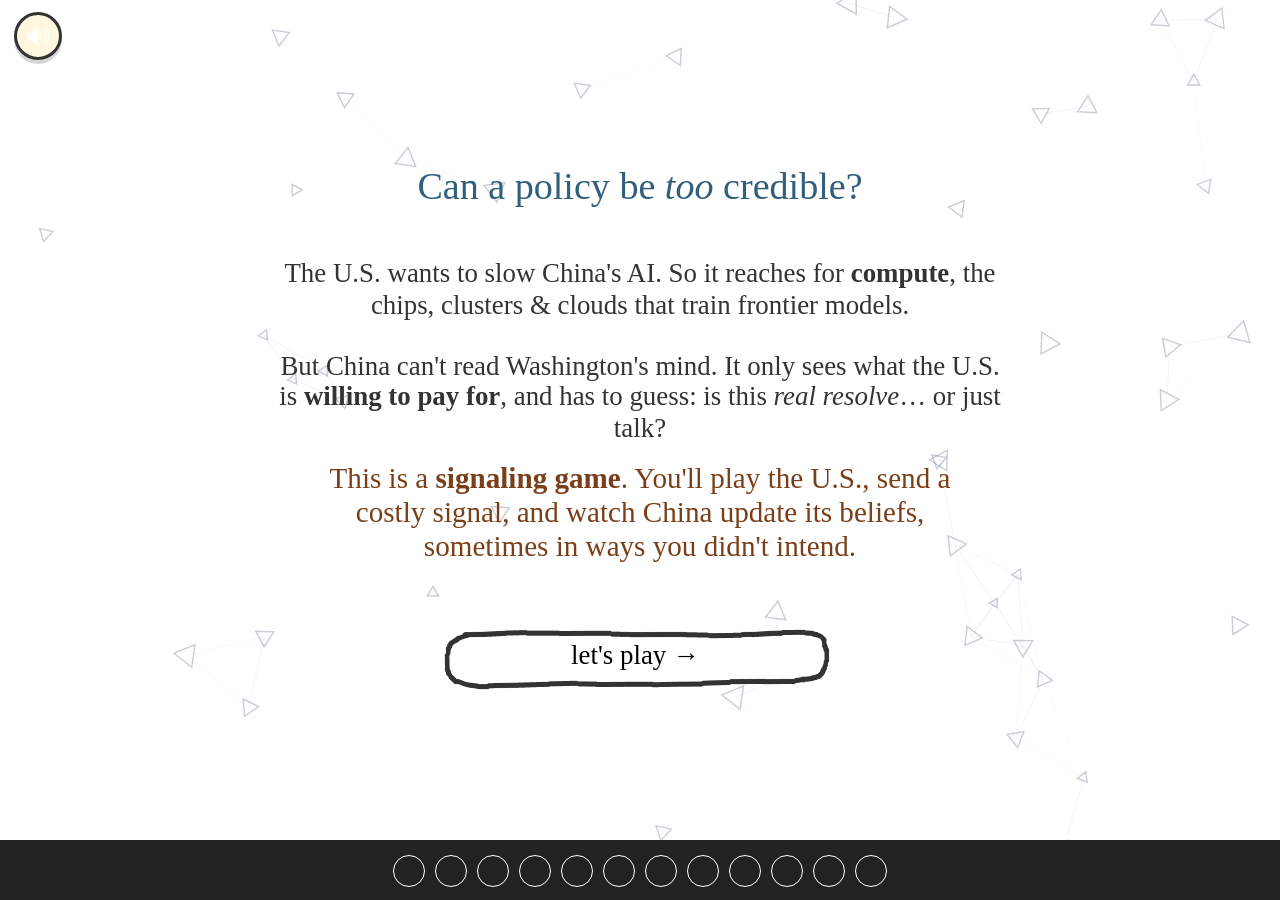
==== commit e943d0d7: "third version" ====
--- a/index.html
+++ b/index.html
@@ -6,7 +6,7 @@
 	<meta name="viewport" content="width=device-width, initial-scale=1.0">
 
 	<title>Signals of Compute Power</title>
-	<meta name="description" content="An interactive signaling game of U.S.–China compute governance and Vietnam's policy path.">
+	<meta name="description" content="An interactive signaling game of U.S.-China compute governance and Vietnam's policy path.">
 
 	<link rel="icon" type="image/png" href="favicon.png">
 
@@ -48,7 +48,7 @@
 
 
 	<!-- ============================================================= -->
-	<!--  SCRIPTS — load order matters: libs -> core -> sims -> slides -> main  -->
+	<!--  SCRIPTS: load order matters: libs -> core -> sims -> slides -> main  -->
 	<!-- ============================================================= -->
 
 	<!-- Libraries -->
@@ -88,10 +88,18 @@
 	<script src="js/sims/Tournament.js"></script>
 	<script src="js/sims/SandboxUI.js"></script>
 
-	<!-- Slides (the SLIDES array is populated by these, in filename order) -->
-	<script src="js/slides/1_Slides_Signaling.js"></script>
+	<!-- Slides: one file per section (Nicky Case style), loaded in order.
+	     Each file pushes its slide(s) onto SLIDES and registers its own copy. -->
+	<script src="js/slides/0_Slides_Intro.js"></script>
+	<script src="js/slides/1_Slides_Model.js"></script>
+	<script src="js/slides/2_Slides_Typology.js"></script>
+	<script src="js/slides/3_Slides_Roles.js"></script>
+	<script src="js/slides/4_Slides_Ending.js"></script>
+	<script src="js/slides/5_Slides_Vietnam.js"></script>
+	<script src="js/slides/6_Slides_Advanced.js"></script>
+	<script src="js/slides/7_Slides_Credits.js"></script>
 
-	<!-- Bootstrap (must run last — builds the slideshow from SLIDES) -->
+	<!-- Bootstrap (must run last, builds the slideshow from SLIDES) -->
 	<script src="js/main.js"></script>
 
 </body>
--- a/css/slides.css
+++ b/css/slides.css
@@ -71,8 +71,7 @@
 /*************************/
 /******* SOUND *******/
 /*************************/
-/* Hand-drawn parchment toggle — matches the game's buttons and stays legible
-   in both states (the old white "sound on" label was invisible on white).
+/* Hand-drawn parchment toggle, icon only (round button).
    The #sound[sound=on|off] attribute is flipped by js/lib/sound.js. */
 #sound{
 	position: absolute;
@@ -81,15 +80,15 @@
 	z-index: 1100;
 	display: inline-flex;
 	align-items: center;
-	gap: 8px;
-	padding: 6px 15px 6px 11px;
+	justify-content: center;
+	gap: 0;
+	padding: 9px;
 	font-family: 'FuturaHandwritten';
-	font-size: 19px;
 	line-height: 1;
 	color: #2a2a2a;
 	background: #fff8df;
 	border: 3px solid #333;
-	border-radius: 999px;
+	border-radius: 50%;
 	box-shadow: 0 4px 0 rgba(0,0,0,0.16);
 	cursor: pointer;
 	user-select: none;
@@ -115,26 +114,18 @@
 	height: 24px;
 	flex: 0 0 auto;
 }
+/* icon only: hide the text labels entirely */
 #sound #sound_on, #sound #sound_off{
-	font-size: 19px;
-	line-height: 1;
-	color: inherit;
+	display: none;
 }
 /* muted state: dimmed parchment + the muted speaker frame */
 #sound[sound=off]{
 	background: #ece4cd;
-	color: #8a8275;
 	border-color: #6f6a5e;
 }
 #sound[sound=off] #sound_icon{
 	background-position: -24px 0;   /* muted frame (sprite is two 100px squares) */
 	opacity: 0.85;
-}
-#sound[sound=on] #sound_on, #sound[sound=off] #sound_off{
-	display: inline;
-}
-#sound[sound=off] #sound_on, #sound[sound=on] #sound_off{
-	display: none;
 }
 
 .sharing{
--- a/css/signaling-scenarios.css
+++ b/css/signaling-scenarios.css
@@ -530,8 +530,8 @@
 	background: #fff;
 	color: #315f7c;
 	font-size: 22px;
-	min-height: 92px;
-	padding: 12px 8px;
+	min-height: 82px;
+	padding: 10px 8px;
 	cursor: pointer;
 	box-shadow: 0 4px 0 rgba(0,0,0,0.14);
 	transition: transform 0.1s ease-out, box-shadow 0.1s ease-out;
@@ -670,8 +670,8 @@
 	display: flex;
 	flex-direction: column;
 	justify-content: flex-start;
-	padding-top: 14px;
-	gap: 10px;
+	padding-top: 6px;
+	gap: 8px;
 	text-align: center;
 }
 .role-small-label{
@@ -757,8 +757,8 @@
 	align-items: center;
 	justify-content: center;
 	gap: 4px;
-	min-height: 64px;
-	padding: 8px 6px;
+	min-height: 58px;
+	padding: 7px 6px;
 	border: 2px solid #bbb;
 	border-radius: 8px;
 	background: #fff;
@@ -960,13 +960,15 @@
    ivory backgrounds, dark outline borders, muted blue titles,
    brown labels & arrows.
    ============================================================ */
-.signaling_vietnam_hedge{
+.signaling_vietnam_hedge,
+.signaling_vietnam{
 	font-family: 'FuturaHandwritten';
 	color: #333;
 	background: #fff;
 	overflow: hidden;
 }
-.signaling_vietnam_hedge *{ box-sizing: border-box; }
+.signaling_vietnam_hedge *,
+.signaling_vietnam *{ box-sizing: border-box; }
 
 .vh-page{
 	position: relative;
@@ -1320,3 +1322,121 @@
 	.vh-mini{ flex-basis: auto; }
 	.vh-lever.selected{ padding-right: 78px; }
 }
+
+/* ============================================================
+   Vietnam — 3-scene interactive flow
+   (1 observe · 2 build · 3 consequence)
+   Reuses the parchment vh-* identity: page/bg/header/meters/chips/mini.
+   ============================================================ */
+
+/* primary call-to-action (hand-drawn parchment button) */
+.vh-cta-row{ display: flex; justify-content: center; margin-top: 16px; }
+.vh-cta{
+	font-family: 'FuturaHandwritten';
+	border: 3px solid #333;
+	border-radius: 10px;
+	background: #fff8df;
+	color: #222;
+	font-size: 24px;
+	padding: 11px 28px;
+	cursor: pointer;
+	box-shadow: 0 5px 0 rgba(0,0,0,0.16);
+	transition: transform 0.1s ease-out, box-shadow 0.1s ease-out;
+}
+.vh-cta:hover{ transform: translateY(-2px); box-shadow: 0 7px 0 rgba(0,0,0,0.13); }
+.vh-cta.disabled{ opacity: 0.5; box-shadow: 0 3px 0 rgba(0,0,0,0.12); }
+
+/* ---- scene 1: observe ---- */
+.vo-observed{ display: flex; align-items: stretch; gap: 14px; margin: 2px 0 10px; }
+.vo-ob{
+	flex: 1 1 0;
+	display: flex; flex-direction: column; gap: 5px;
+	padding: 11px 16px;
+	border: 2px solid #333; border-radius: 8px; background: #fffdf6;
+}
+.vo-ob-label{ font-size: 14px; color: #7a3f18; text-transform: uppercase; letter-spacing: 0.03em; }
+.vo-ob b{ font-size: 24px; line-height: 1; color: #315f7c; }
+.vo-arrow{ align-self: center; font-size: 28px; color: #b08a52; flex: 0 0 auto; }
+.vo-runline{
+	margin: 0 0 12px;
+	padding: 8px 14px;
+	border: 2px solid #7a3f18; border-left-width: 6px; border-radius: 6px;
+	background: #fff8df;
+	font-size: 16px; line-height: 1.15; color: #7a3f18;
+}
+.vo-meters{ display: grid; grid-template-columns: 1fr 1fr; gap: 11px 28px; margin-top: 8px; }
+
+/* ---- scene 2: build ---- */
+.vb-grid{
+	display: grid;
+	grid-template-columns: minmax(0, 1fr) 272px;
+	gap: 16px;
+	flex: 1 1 auto;
+	min-height: 0;
+}
+.vb-cards{
+	display: grid;
+	grid-template-columns: 1fr 1fr;
+	gap: 12px;
+	align-content: start;
+}
+.vb-card{
+	font-family: 'FuturaHandwritten';
+	position: relative;
+	display: flex; flex-direction: column; gap: 7px;
+	padding: 13px 15px;
+	border: 2px solid #333; border-radius: 9px;
+	background: #fff; color: #222; text-align: left; cursor: pointer;
+	box-shadow: 0 3px 0 rgba(0,0,0,0.12);
+	transition: transform 0.08s ease-out, box-shadow 0.08s ease-out;
+}
+.vb-card:hover{ transform: translateY(-1px); }
+.vb-card.selected{
+	background: #fff2c4;
+	border-width: 3px;
+	padding: 12px 14px;
+	padding-right: 34px;
+	box-shadow: 0 4px 0 rgba(0,0,0,0.16);
+}
+.vb-card.selected::after{
+	content: "✓";
+	position: absolute; top: 8px; right: 11px;
+	font-size: 17px; line-height: 1; color: #5d8a4c;
+}
+.vb-card-title{ font-size: 20px; line-height: 1.04; color: #315f7c; }
+.vb-card-desc{ margin: 0; font-size: 14px; line-height: 1.18; color: #555; }
+.vb-card-foot{ display: flex; flex-wrap: wrap; align-items: center; gap: 7px; margin-top: 2px; }
+.vb-card-chips{ display: flex; flex-wrap: wrap; gap: 6px; }
+.vb-card-cost{ font-size: 13px; color: #8a6d1f; margin-left: auto; }
+
+.vb-rail{ display: flex; flex-direction: column; gap: 10px; min-height: 0; }
+.vb-tray{
+	display: flex; flex-wrap: wrap; align-content: flex-start; gap: 7px;
+	min-height: 46px;
+	padding: 9px;
+	border: 2px dashed #c9b48a; border-radius: 8px; background: #fffdf6;
+}
+.vb-tray-empty{ margin: 0; font-size: 14px; color: #999; font-style: italic; }
+.vb-tray-chip{
+	font-size: 14px; padding: 6px 11px; border-radius: 12px;
+	border: 1px solid #315f7c; background: #e9f1f6; color: #245067;
+}
+.vb-warn{ margin: 0; font-size: 13px; color: #a3531f; }
+.vb-rail .vh-cta{ margin-top: auto; font-size: 21px; padding: 10px 18px; }
+
+/* ---- scene 3: consequence ---- */
+.vc-stats{ display: flex; gap: 16px; margin: 2px 0 12px; }
+.vc-stats .vh-mini{ flex: 1 1 0; }
+.vc-bars{ display: flex; flex-direction: column; gap: 10px; }
+.vc-bar-label{ display: flex; justify-content: space-between; gap: 12px; font-size: 15px; color: #444; margin-bottom: 4px; }
+.vc-bar-label b{ color: #315f7c; }
+.vc-track{
+	position: relative; height: 14px;
+	border: 2px solid #333; border-radius: 6px; background: #fff; overflow: hidden;
+}
+.vc-ghost{ position: absolute; top: 0; left: 0; height: 100%; background: #e6d9bf; }
+.vc-fill{ position: absolute; top: 0; left: 0; height: 100%; background: #5d8a4c; transition: width 0.5s ease-out; }
+.vc-fill.up{ background: #d98a3c; }
+.vc-summary-chips{ display: flex; flex-wrap: wrap; gap: 9px; margin: 13px 0 9px; }
+.vc-summary-chips .vh-chip{ font-size: 14px; padding: 5px 11px; }
+.vc-narrative{ margin: 0; font-size: 16px; line-height: 1.24; color: #444; }
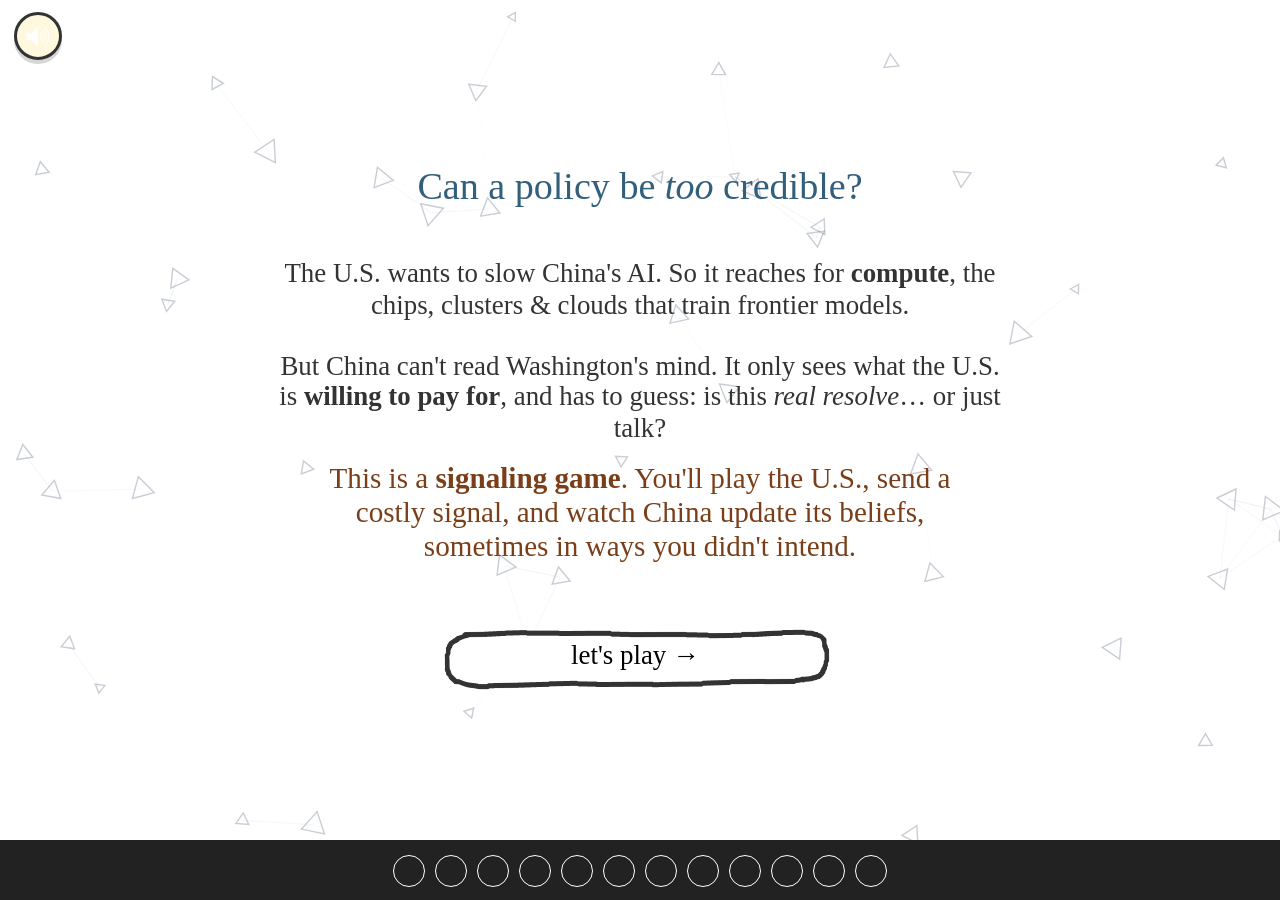
==== commit b7ff05b3: "fix China game" ====
--- a/index.html
+++ b/index.html
@@ -13,7 +13,7 @@
 	<!-- Styles (FuturaHandwritten.ttf is loaded via @font-face inside slides.css) -->
 	<link rel="stylesheet" type="text/css" href="css/slides.css">
 	<link rel="stylesheet" type="text/css" href="css/balloon.css">
-	<link rel="stylesheet" type="text/css" href="css/signaling-scenarios.css">
+	<link rel="stylesheet" type="text/css" href="css/signaling-scenarios.css?v=3">
 
 </head>
 <body>
@@ -79,8 +79,8 @@
 	<script src="js/core/SignalViz.js"></script>
 
 	<!-- Simulations / scenes -->
-	<script src="js/sims/SignalingWorld.js"></script>
-	<script src="js/sims/SignalingScenario.js"></script>
+	<script src="js/sims/SignalingWorld.js?v=2"></script>
+	<script src="js/sims/SignalingScenario.js?v=3"></script>
 	<script src="js/sims/Signaling.js"></script>
 	<script src="js/sims/Splash.js"></script>
 	<script src="js/sims/PD.js"></script>
--- a/css/signaling-scenarios.css
+++ b/css/signaling-scenarios.css
@@ -347,18 +347,18 @@
 .signal-choice-page{
 	width: 100%;
 	height: 100%;
-	padding: 54px 64px;
+	padding: 38px 64px;
 	background: #fff;
 	text-align: center;
 }
 .signal-choice-page h2{
-	margin: 0 0 10px;
+	margin: 0 0 8px;
 	font-size: 46px;
 	line-height: 0.95;
 	color: #315f7c;
 }
 .signal-choice-note{
-	margin: 0 auto 34px;
+	margin: 0 auto 16px;
 	max-width: 690px;
 	font-size: 22px;
 	line-height: 1.12;
@@ -370,7 +370,7 @@
 }
 .signal-choice-card{
 	font-family: 'FuturaHandwritten';
-	min-height: 235px;
+	min-height: 210px;
 	padding: 22px 18px;
 	border: 3px solid #333;
 	border-radius: 8px;
@@ -379,11 +379,16 @@
 	cursor: pointer;
 	text-align: left;
 	box-shadow: 0 6px 0 rgba(0,0,0,0.16);
-	transition: transform 0.1s ease-out, box-shadow 0.1s ease-out;
+	transition: transform 0.12s ease-out, box-shadow 0.12s ease-out, background 0.12s ease-out;
 }
 .signal-choice-card:hover{
-	transform: translateY(-2px);
-	box-shadow: 0 8px 0 rgba(0,0,0,0.12);
+	transform: translateY(-4px) rotate(-0.3deg);
+	box-shadow: 0 9px 0 rgba(0,0,0,0.14);
+	background: #fff4c7;
+}
+.signal-choice-card:active{
+	transform: translateY(-1px) rotate(-0.2deg);
+	box-shadow: 0 4px 0 rgba(0,0,0,0.16);
 }
 .signal-choice-card b,
 .signal-choice-card span,
@@ -407,12 +412,21 @@
 	line-height: 1.08;
 	color: #555;
 }
+.signal-choice-card .signal-choice-reveal{
+	margin-top: 14px;
+	padding-top: 10px;
+	border-top: 1px dashed #cbb98a;
+	font-size: 16px;
+	font-style: italic;
+	letter-spacing: 0.04em;
+	color: #9a8a63;
+}
 .role-game-page{
 	width: 100%;
 	height: 100%;
 	display: flex;
 	flex-direction: column;
-	padding: 16px 18px 14px;
+	padding: 16px 18px 20px;   /* extra bottom = safe space below the result card */
 	background: #fff;
 }
 .role-game-header{
@@ -530,8 +544,8 @@
 	background: #fff;
 	color: #315f7c;
 	font-size: 22px;
-	min-height: 82px;
-	padding: 10px 8px;
+	min-height: 76px;
+	padding: 9px 8px;
 	cursor: pointer;
 	box-shadow: 0 4px 0 rgba(0,0,0,0.14);
 	transition: transform 0.1s ease-out, box-shadow 0.1s ease-out;
@@ -553,17 +567,17 @@
 .role-verdict{ font-size: 16px; line-height: 1.15; color: #7a3f18; }
 
 /* ============================================================
-   Result / reveal panel — SINGLE source of truth.
+   Result / reveal panel - SINGLE source of truth.
    Flex column, top-aligned (centring tall content would clip it), with the
    retry button pushed to the bottom. No overflow:hidden, so "try another move"
-   is never cut off. Compact-but-readable type keeps the K (oversight) reveal —
-   the tallest case — comfortably inside the panel.
+   is never cut off. Compact-but-readable type keeps the K (oversight) reveal -
+   the tallest case - comfortably inside the panel.
    ============================================================ */
 .role-reveal{
 	display: flex;
 	flex-direction: column;
 	justify-content: flex-start;
-	padding: 18px 20px;
+	padding: 13px 18px;
 	border: 3px solid #333;
 	border-radius: 8px;
 	background: #fffdf6;
@@ -584,16 +598,16 @@
 .role-preview-step.done .role-preview-tick{ background: #eef7ef; }
 .role-preview-step.current{ color: #315f7c; font-weight: bold; }
 .role-preview-step.current .role-preview-tick{ background: #eef4f8; }
-.role-reveal h3{ margin: 0 0 8px; font-size: 30px; line-height: 0.98; color: #315f7c; }
-.role-reveal p{ margin: 0 0 8px; font-size: 17px; line-height: 1.15; }
-.role-reveal .role-outcome-line{ margin: 0 0 8px; font-size: 17px; line-height: 1.15; }
+.role-reveal h3{ margin: 0 0 6px; font-size: 28px; line-height: 0.98; color: #315f7c; }
+.role-reveal p{ margin: 0 0 6px; font-size: 16px; line-height: 1.14; }
+.role-reveal .role-outcome-line{ margin: 0 0 6px; font-size: 16px; line-height: 1.14; }
 .role-placeholder{ margin: auto 0; text-align: center; font-size: 22px; line-height: 1.14; color: #777; }
 /* the "play first, name later" payoff */
-.role-policy-reveal{ margin: 0 0 10px; padding: 10px 0; border-top: 2px dashed #d8bf92; border-bottom: 2px dashed #d8bf92; }
+.role-policy-reveal{ margin: 0 0 7px; padding: 7px 0; border-top: 2px dashed #d8bf92; border-bottom: 2px dashed #d8bf92; }
 .role-policy-kicker{ display: block; font-size: 13px; color: #7a3f18; }
-.role-reveal .role-policy-reveal b{ display: block; margin: 2px 0 5px; font-size: 24px; line-height: 1; color: #315f7c; }
-.role-reveal .role-policy-reveal p{ margin: 0; font-size: 15.5px; line-height: 1.15; color: #444; }
-.role-reveal .role-vietnam{ margin: 0 0 8px; font-size: 15.5px; line-height: 1.15; color: #7a3f18; }
+.role-reveal .role-policy-reveal b{ display: block; margin: 2px 0 4px; font-size: 22px; line-height: 1.0; color: #315f7c; }
+.role-reveal .role-policy-reveal p{ margin: 0; font-size: 15px; line-height: 1.14; color: #444; }
+.role-reveal .role-vietnam{ margin: 0 0 7px; font-size: 15px; line-height: 1.14; color: #7a3f18; }
 
 /* ---- Equilibrium Lab: world button, verdict, world chips, room meter ---- */
 .role-knobs-head{
@@ -604,7 +618,7 @@
 	margin-bottom: 2px;
 }
 .role-knobs-head .role-knobs-title{ margin: 0; }
-/* secondary "lab" action — a small text link beside the world knobs, NOT a
+/* secondary "lab" action - a small text link beside the world knobs, NOT a
    second prominent retry button (the primary retry lives in the result panel) */
 .role-world-button{
 	font-family: 'FuturaHandwritten';
@@ -621,7 +635,7 @@
 }
 .role-world-button:hover{ color: #a9572a; }
 
-.role-eq-verdict{ font-size: 15px; line-height: 1.15; margin: 0 0 8px; color: #444; }
+.role-eq-verdict{ font-size: 14px; line-height: 1.14; margin: 0 0 6px; color: #444; }
 .role-eq-verdict b{ color: #315f7c; }
 .role-eq-separating b{ color: #2f6d3a; }
 .role-eq-pooling b{ color: #7a3f18; }
@@ -638,7 +652,7 @@
 	padding: 3px 7px;
 }
 
-.role-room{ margin: 0 0 9px; }
+.role-room{ margin: 0 0 6px; }
 .role-room-head{
 	display: flex;
 	justify-content: space-between;
@@ -741,9 +755,9 @@
 .role-oversight-sequence{
 	display: flex;
 	flex-direction: column;
-	gap: 8px;
+	gap: 5px;
 	max-width: 384px;
-	margin: 8px auto 0;
+	margin: 2px auto 0;
 }
 .role-oversight-steps{
 	display: flex;
@@ -756,16 +770,16 @@
 	flex-direction: column;
 	align-items: center;
 	justify-content: center;
-	gap: 4px;
-	min-height: 58px;
-	padding: 7px 6px;
+	gap: 3px;
+	min-height: 44px;
+	padding: 5px 6px;
 	border: 2px solid #bbb;
 	border-radius: 8px;
 	background: #fff;
 	color: #777;
 	text-align: center;
 }
-/* the U.S. "keep enforcing" heading — compact but clearly the lead-in to the steps */
+/* the U.S. "keep enforcing" heading - compact but clearly the lead-in to the steps */
 .role-decision-build h3{ font-size: 28px; margin: 0 0 5px; }
 .role-decision-build .role-observed{ margin: 0 0 8px; font-size: 17px; }
 .role-oversight-step.current{
@@ -795,9 +809,9 @@
 }
 .role-oversight-button{
 	align-self: center;
-	margin-top: 8px;
-	font-size: 23px;
-	padding: 9px 18px;
+	margin-top: 3px;
+	font-size: 22px;
+	padding: 7px 18px;
 }
 .role-oversight-copy{
 	margin: 6px 0 0;
@@ -861,10 +875,17 @@
 	color: #7a3f18;
 }
 
+/* ============================================================
+   Governance debrief - "Signals shape the game"
+   Lesson tabs (left) drive one structured explanation panel (right),
+   read through the player's previous run.
+   ============================================================ */
 .ending-page{
 	width: 100%;
 	height: 100%;
-	padding: 42px 58px;
+	display: flex;
+	flex-direction: column;
+	padding: 26px 54px 24px;
 	background: #fff;
 }
 .ending-header{
@@ -872,90 +893,128 @@
 	align-items: flex-start;
 	justify-content: space-between;
 	gap: 28px;
-	margin-bottom: 34px;
-}
+	margin-bottom: 10px;
+}
+.ending-title{ max-width: 660px; }
 .ending-header h2{
-	margin: 0 0 8px;
+	margin: 0 0 6px;
 	font-size: 42px;
 	line-height: 0.95;
 	color: #315f7c;
 }
-.ending-header p{
-	max-width: 650px;
+.ending-sub{
 	margin: 0;
-	font-size: 21px;
+	font-size: 20px;
+	line-height: 1.18;
+	color: #444;
+}
+/* nav: next primary, roles secondary */
+.ending-actions{ display: flex; align-items: flex-start; gap: 10px; flex: 0 0 auto; }
+.ending-next, .ending-back{
+	font-family: 'FuturaHandwritten';
+	border: 3px solid #333;
+	border-radius: 8px;
+	cursor: pointer;
+	transition: transform 0.1s ease-out, box-shadow 0.1s ease-out;
+}
+.ending-next{ background: #fff8df; color: #222; font-size: 24px; padding: 9px 24px; box-shadow: 0 5px 0 rgba(0,0,0,0.16); }
+.ending-back{ background: #fff; color: #555; font-size: 19px; padding: 8px 16px; box-shadow: 0 4px 0 rgba(0,0,0,0.12); }
+.ending-next:hover, .ending-back:hover{ transform: translateY(-2px); box-shadow: 0 7px 0 rgba(0,0,0,0.12); }
+
+/* run-summary strip: connects the lesson to what the player just did */
+.ending-run{
+	align-self: flex-start;
+	margin: 0 0 16px;
+	padding: 8px 16px;
+	border: 2px solid #7a3f18;
+	border-left-width: 6px;
+	border-radius: 6px;
+	background: #fff8df;
+	color: #7a3f18;
+	font-size: 17px;
 	line-height: 1.15;
 }
+
 .ending-body{
 	display: grid;
-	grid-template-columns: 1fr 330px;
-	gap: 34px;
-	align-items: stretch;
-	height: 300px;
-}
-.ending-tiles{
-	display: grid;
-	grid-template-columns: repeat(2, minmax(0, 1fr));
-	gap: 18px;
-}
-.ending-tile{
+	grid-template-columns: 312px 1fr;
+	gap: 24px;
+	flex: 1 1 auto;
+	min-height: 0;
+}
+/* left: the 4 lessons grouped as one tab block */
+.ending-tabs{
+	display: flex;
+	flex-direction: column;
+	gap: 10px;
+	padding: 12px;
+	border: 2px solid #e0d3b2;
+	border-radius: 12px;
+	background: #fcf8ee;
+}
+.ending-tab{
 	font-family: 'FuturaHandwritten';
+	position: relative;
 	display: flex;
 	align-items: center;
-	gap: 14px;
-	padding: 18px;
-	border: 3px solid #333;
-	border-radius: 8px;
+	gap: 13px;
+	padding: 11px 14px;
+	border: 2px solid #cdbf9c;
+	border-radius: 9px;
 	background: #fff;
 	color: #222;
 	text-align: left;
 	cursor: pointer;
-	box-shadow: 0 5px 0 rgba(0,0,0,0.13);
-}
-.ending-tile.selected{
-	background: #fff8df;
-}
-.ending-tile span{
-	display: inline-flex;
-	align-items: center;
-	justify-content: center;
-	flex: 0 0 42px;
-	width: 42px;
-	height: 42px;
-	border: 3px solid #315f7c;
-	border-radius: 50%;
-	color: #315f7c;
-	font-size: 25px;
-	line-height: 1;
-}
-.ending-tile b{
-	font-size: 24px;
-	line-height: 1;
-	color: #315f7c;
-}
-.ending-card{
-	display: flex;
-	flex-direction: column;
-	justify-content: center;
-	padding: 24px;
+	transition: transform 0.08s ease-out, box-shadow 0.08s ease-out, background 0.12s, border-color 0.12s;
+}
+.ending-tab:hover{ transform: translateY(-1px); }
+.ending-tab-num{
+	flex: 0 0 auto;
+	display: inline-flex; align-items: center; justify-content: center;
+	width: 34px; height: 34px;
+	border: 2px solid #9fb6c6; border-radius: 50%;
+	color: #5f7d92; font-size: 18px; line-height: 1;
+}
+.ending-tab-text b{ display: block; font-size: 19px; line-height: 1.05; color: #315f7c; }
+/* strong selected state: warm fill, dark heavier border, lifted */
+.ending-tab.selected{
+	background: #fff2c4;
+	border-color: #333;
+	border-width: 3px;
+	padding: 10px 13px;
+	box-shadow: 0 4px 0 rgba(0,0,0,0.15);
+}
+.ending-tab.selected .ending-tab-num{ border-color: #7a3f18; color: #7a3f18; }
+.ending-tab-flag{
+	position: absolute; top: -9px; right: 10px;
+	padding: 1px 7px;
+	border: 1px solid #7a3f18; border-radius: 4px; background: #fbe6b0;
+	font-size: 10px; text-transform: uppercase; letter-spacing: 0.03em; color: #7a3f18;
+}
+
+/* right: structured explanation panel */
+.ending-panel{
+	display: flex;
+	flex-direction: column;
+	min-height: 0;
+	padding: 22px 26px;
 	border: 3px solid #333;
-	border-radius: 8px;
+	border-radius: 12px;
 	background: #fffdf6;
-}
-.ending-card h3{
-	margin: 0 0 18px;
-	font-size: 32px;
-	line-height: 0.98;
-	color: #315f7c;
-}
-.ending-card p{
-	margin: 0;
-	font-size: 23px;
-	line-height: 1.14;
-}
+	box-shadow: 0 5px 0 rgba(0,0,0,0.10);
+}
+.ending-panel .role-small-label{ margin: 0 0 6px; font-size: 16px; color: #777; }
+.ending-panel h3{ margin: 0 0 16px; font-size: 30px; line-height: 0.98; color: #315f7c; }
+.ending-section{ margin-bottom: 16px; }
+.ending-section:last-child{ margin-bottom: 0; }
+.ending-section-label{
+	margin: 0 0 4px;
+	font-size: 14px; text-transform: uppercase; letter-spacing: 0.04em; color: #7a3f18;
+}
+.ending-section-text{ margin: 0; font-size: 19px; line-height: 1.24; color: #333; }
 
 /* ============================================================
-   Vietnam — downstream audience "strategic response board"
+   Vietnam - downstream audience "strategic response board"
    (SignalingVietnamHedge). Reuses the paper/serif identity:
    ivory backgrounds, dark outline borders, muted blue titles,
    brown labels & arrows.
@@ -1058,7 +1117,7 @@
 	text-align: center;
 }
 
-/* zone 1 — observed signal chips */
+/* zone 1 - observed signal chips */
 .vh-obs-stack{
 	display: flex;
 	flex-direction: column;
@@ -1073,7 +1132,7 @@
 	color: #6b5d3f;
 }
 
-/* zone 2 — strategic pressure meters */
+/* zone 2 - strategic pressure meters */
 .vh-meters{
 	display: flex;
 	flex-direction: column;
@@ -1105,7 +1164,7 @@
 .vh-meter.active .vh-meter-name{ color: #315f7c; font-weight: bold; }
 .vh-meter.active .vh-meter-track{ border-color: #315f7c; }
 
-/* zone 3 — Vietnam's response levers */
+/* zone 3 - Vietnam's response levers */
 .vh-levers{
 	display: flex;
 	flex-direction: column;
@@ -1324,7 +1383,7 @@
 }
 
 /* ============================================================
-   Vietnam — 3-scene interactive flow
+   Vietnam - 3-scene interactive flow
    (1 observe · 2 build · 3 consequence)
    Reuses the parchment vh-* identity: page/bg/header/meters/chips/mini.
    ============================================================ */
@@ -1364,7 +1423,32 @@
 	background: #fff8df;
 	font-size: 16px; line-height: 1.15; color: #7a3f18;
 }
-.vo-meters{ display: grid; grid-template-columns: 1fr 1fr; gap: 11px 28px; margin-top: 8px; }
+.vo-meters{ display: grid; grid-template-columns: 1fr 1fr; gap: 9px 28px; margin-top: 6px; }
+
+/* scene 1: event strip emphasis + spillover cue + agency bridge */
+.vo-event{
+	margin: 0 0 8px;
+	font-weight: bold;
+	background: #fdeecb;
+	box-shadow: 0 2px 0 rgba(122,63,24,0.12);
+}
+.vo-spillover{
+	display: flex; align-items: center; justify-content: center;
+	gap: 12px; margin: 0 0 8px;
+}
+.vo-spillover-line{
+	height: 0; width: 70px;
+	border-top: 1.5px dashed #cbb98a;
+}
+.vo-spillover-tag{
+	font-size: 13px; font-style: italic; letter-spacing: 0.05em;
+	color: #9a7d3f; white-space: nowrap;
+}
+.vo-bridge{
+	margin: 14px auto 0; max-width: 560px;
+	text-align: center; white-space: pre-line;
+	font-size: 17px; line-height: 1.25; color: #315f7c;
+}
 
 /* ---- scene 2: build ---- */
 .vb-grid{
@@ -1409,20 +1493,40 @@
 .vb-card-chips{ display: flex; flex-wrap: wrap; gap: 6px; }
 .vb-card-cost{ font-size: 13px; color: #8a6d1f; margin-left: auto; }
 
-.vb-rail{ display: flex; flex-direction: column; gap: 10px; min-height: 0; }
+/* the selected-strategy console: tray + capacity + simulate grouped as one panel */
+.vb-rail{
+	display: flex;
+	flex-direction: column;
+	gap: 10px;
+	min-height: 0;
+	padding: 13px;
+	border: 2px solid #d8c9a6;
+	border-radius: 10px;
+	background: #fffdf6;
+}
+/* chips stack vertically so two wide moves always fit cleanly inside the
+   dashed box and never spill onto the helper text below it */
 .vb-tray{
-	display: flex; flex-wrap: wrap; align-content: flex-start; gap: 7px;
-	min-height: 46px;
+	display: flex; flex-direction: column; align-items: stretch; gap: 7px;
+	min-height: 84px;
 	padding: 9px;
 	border: 2px dashed #c9b48a; border-radius: 8px; background: #fffdf6;
 }
 .vb-tray-empty{ margin: 0; font-size: 14px; color: #999; font-style: italic; }
 .vb-tray-chip{
-	font-size: 14px; padding: 6px 11px; border-radius: 12px;
+	font-size: 14px; padding: 6px 11px; border-radius: 12px; text-align: center;
 	border: 1px solid #315f7c; background: #e9f1f6; color: #245067;
 }
-.vb-warn{ margin: 0; font-size: 13px; color: #a3531f; }
-.vb-rail .vh-cta{ margin-top: auto; font-size: 21px; padding: 10px 18px; }
+/* helper / over-pick hint: sits in normal flow below the dashed box */
+.vb-warn{ margin: 0; font-size: 13px; line-height: 1.18; color: #a3531f; }
+/* button follows the capacity note in normal flow (no margin-top:auto gap) */
+.vb-rail .vh-cta{ margin-top: 4px; width: 100%; font-size: 20px; padding: 10px 18px; }
+/* the capacity meter is a row-width (176px) item in scene 3; inside this vertical
+   rail that basis would force a 176px-tall block, so reset it to natural height */
+.vb-rail .vh-mini{ flex: 0 0 auto; }
+/* let the console hug its content instead of stretching to the cards' height,
+   so the capacity bar stays near the selected chips and no gap opens up */
+.vb-rail{ align-self: start; }
 
 /* ---- scene 3: consequence ---- */
 .vc-stats{ display: flex; gap: 16px; margin: 2px 0 12px; }
@@ -1434,9 +1538,257 @@
 	position: relative; height: 14px;
 	border: 2px solid #333; border-radius: 6px; background: #fff; overflow: hidden;
 }
-.vc-ghost{ position: absolute; top: 0; left: 0; height: 100%; background: #e6d9bf; }
-.vc-fill{ position: absolute; top: 0; left: 0; height: 100%; background: #5d8a4c; transition: width 0.5s ease-out; }
+/* before = faint ghost, after = solid bar on top (clear contrast) */
+.vc-ghost{ position: absolute; top: 0; left: 0; height: 100%; background: #f1ebdb; }
+.vc-fill{ position: absolute; top: 0; left: 0; height: 100%; background: #4f8a3d; box-shadow: inset 0 -2px 0 rgba(0,0,0,0.10); transition: width 0.5s ease-out; }
 .vc-fill.up{ background: #d98a3c; }
 .vc-summary-chips{ display: flex; flex-wrap: wrap; gap: 9px; margin: 13px 0 9px; }
 .vc-summary-chips .vh-chip{ font-size: 14px; padding: 5px 11px; }
 .vc-narrative{ margin: 0; font-size: 16px; line-height: 1.24; color: #444; }
+
+/* ============================================================
+   Typology scene - "Why some signals are harder to fake"
+   The Quek 2x2 as hand-drawn cards + a game-mapping chip strip.
+   Transparent page so the triangle field shows through the gaps.
+   ============================================================ */
+.signaling_typology{
+	font-family: 'FuturaHandwritten';
+	color: #333;
+	background: transparent;
+	overflow: hidden;
+}
+.signaling_typology *{ box-sizing: border-box; }
+.ty-page{
+	width: 100%;
+	height: 100%;
+	display: flex;
+	flex-direction: column;
+	justify-content: center;
+	gap: 16px;
+	padding: 20px 72px;
+}
+.ty-head{ text-align: center; }
+.ty-title{ margin: 0 0 6px; font-size: 33px; line-height: 0.98; color: #315f7c; }
+.ty-sub{ margin: 0; font-size: 18px; line-height: 1.18; color: #555; }
+
+/* the 2x2 matrix: row-label column + two cost columns */
+.ty-matrix{
+	display: grid;
+	grid-template-columns: 96px 1fr 1fr;
+	gap: 12px 20px;
+	align-items: stretch;
+}
+.ty-corner{
+	align-self: end;
+	padding-bottom: 6px;
+	text-align: center;
+	font-size: 14px;
+	color: #999;
+}
+.ty-colhead{
+	align-self: end;
+	padding-bottom: 6px;
+	text-align: center;
+	font-size: 21px;
+	color: #315f7c;
+}
+.ty-rowhead{
+	display: flex; align-items: center; justify-content: center;
+	font-size: 23px;
+	color: #7a3f18;
+}
+.ty-card{
+	border: 2px solid #333;
+	border-radius: 10px;
+	background: #fffdf6;
+	padding: 12px 16px;
+	box-shadow: 0 4px 0 rgba(0,0,0,0.12);
+}
+.ty-card-title{ display: block; margin-bottom: 4px; font-size: 20px; line-height: 1.05; color: #315f7c; }
+.ty-card-desc{ margin: 0; font-size: 15.5px; line-height: 1.18; color: #333; }
+
+/* game mapping: prime the next "Pick your move" choice */
+.ty-map{ }
+.ty-map-label{
+	margin: 0 0 8px;
+	text-align: center;
+	font-size: 14px; text-transform: uppercase; letter-spacing: 0.04em; color: #7a3f18;
+}
+.ty-chips{ display: flex; justify-content: center; flex-wrap: wrap; gap: 12px; }
+.ty-chip{
+	display: flex; align-items: center; gap: 8px;
+	padding: 7px 14px;
+	border: 2px solid #cdbf9c; border-radius: 999px; background: #fcf8ee;
+}
+.ty-chip-move{ font-size: 16px; color: #315f7c; }
+.ty-chip-arrow{ font-size: 16px; color: #b08a52; }
+.ty-chip-tags{ display: flex; gap: 5px; }
+.ty-tag{
+	font-size: 13px; padding: 3px 9px; border-radius: 11px;
+	border: 1px solid #d8c08a; background: #fff2c4; color: #7a3f18; white-space: nowrap;
+}
+
+/* CTA: visually part of the mapping block */
+.ty-cta-row{ display: flex; justify-content: center; }
+.ty-cta{
+	font-family: 'FuturaHandwritten';
+	border: 3px solid #333; border-radius: 10px;
+	background: #fff8df; color: #222;
+	font-size: 23px; padding: 10px 28px; cursor: pointer;
+	box-shadow: 0 5px 0 rgba(0,0,0,0.16);
+	transition: transform 0.1s ease-out, box-shadow 0.1s ease-out;
+}
+.ty-cta:hover{ transform: translateY(-2px); box-shadow: 0 7px 0 rgba(0,0,0,0.13); }
+
+/* ============================================================
+   Actors orientation scene - "Three actors, one compute game"
+   3 actor cards + a flow strip + the credibility/control twist.
+   Transparent page so the triangle field shows through.
+   ============================================================ */
+.signaling_actors{
+	font-family: 'FuturaHandwritten';
+	color: #333;
+	background: transparent;
+	overflow: hidden;
+}
+.signaling_actors *{ box-sizing: border-box; }
+.ac-page{
+	width: 100%;
+	height: 100%;
+	display: flex;
+	flex-direction: column;
+	justify-content: center;
+	gap: 18px;
+	padding: 18px 60px;
+}
+.ac-head{ text-align: center; }
+.ac-title{ margin: 0 0 6px; font-size: 34px; line-height: 0.98; color: #315f7c; }
+.ac-sub{ margin: 0 auto; max-width: 760px; font-size: 18px; line-height: 1.18; color: #555; }
+
+/* 3 actor cards in a row */
+.ac-cards{ display: grid; grid-template-columns: repeat(3, 1fr); gap: 18px; align-items: stretch; }
+.ac-card{
+	display: flex;
+	flex-direction: column;
+	gap: 5px;
+	padding: 14px 16px;
+	border: 2px solid #333;
+	border-radius: 10px;
+	background: #fffdf6;
+	box-shadow: 0 4px 0 rgba(0,0,0,0.12);
+}
+.ac-card-name{ margin: 0; font-size: 25px; line-height: 1; color: #315f7c; }
+.ac-card-role{
+	margin: 0 0 2px;
+	font-size: 13px; text-transform: uppercase; letter-spacing: 0.04em; color: #7a3f18;
+}
+.ac-card-copy{ margin: 0; font-size: 15.5px; line-height: 1.2; color: #333; }
+
+/* flow strip: U.S. sends signal -> China updates -> Vietnam adjusts downstream */
+.ac-flow{ display: flex; align-items: center; justify-content: center; flex-wrap: wrap; gap: 8px; }
+.ac-flow-node{
+	padding: 6px 14px;
+	border: 2px solid #cdbf9c; border-radius: 999px; background: #fcf8ee;
+	font-size: 16px; color: #315f7c;
+}
+.ac-flow-arrow{ font-size: 18px; color: #b08a52; }
+
+/* twist callout */
+.ac-twist{
+	align-self: center;
+	text-align: center;
+	padding: 9px 22px;
+	border: 2px solid #7a3f18; border-left-width: 6px; border-radius: 8px;
+	background: #fff8df;
+}
+.ac-twist-main{ margin: 0 0 3px; font-size: 19px; color: #7a3f18; }
+.ac-twist-sub{ margin: 0; font-size: 15px; line-height: 1.16; color: #8a6a3a; }
+
+/* CTA */
+.ac-cta-row{ display: flex; justify-content: center; }
+.ac-cta{
+	font-family: 'FuturaHandwritten';
+	border: 3px solid #333; border-radius: 10px;
+	background: #fff8df; color: #222;
+	font-size: 23px; padding: 10px 30px; cursor: pointer;
+	box-shadow: 0 5px 0 rgba(0,0,0,0.16);
+	transition: transform 0.1s ease-out, box-shadow 0.1s ease-out;
+}
+.ac-cta:hover{ transform: translateY(-2px); box-shadow: 0 7px 0 rgba(0,0,0,0.13); }
+
+/* ============================================================
+   Interaction-clarity pass: micro-instructions, first-run guide,
+   stronger clickable affordances, labeled adapt line, feedback.
+   ============================================================ */
+
+/* subtle micro-instruction lines (one per playable action area) */
+.role-hint,
+.vh-hint,
+.signal-choice-hint{
+	font-family: 'FuturaHandwritten';
+	font-style: italic;
+	color: #9a7d3f;
+}
+.signal-choice-hint{ margin: 0 0 14px; font-size: 18px; text-align: center; }
+.role-hint{ margin: 0 0 8px; font-size: 15px; text-align: center; line-height: 1.1; }
+.role-oversight-hint{ margin: 0 auto 4px; max-width: 340px; }
+.vh-hint{ margin: 2px 0 10px; font-size: 15px; }
+
+/* first-run guide strip on the "Pick your move" slide */
+.play-steps{
+	display: flex; align-items: center; justify-content: center;
+	flex-wrap: wrap; gap: 6px; margin: 0 auto 12px;
+}
+.play-step{
+	display: inline-flex; align-items: center; gap: 7px;
+	padding: 5px 12px;
+	border: 2px solid #d8c79a; border-radius: 999px;
+	background: #fffdf6; color: #9a8a63;
+	font-size: 15px; line-height: 1;
+}
+.play-step-num{
+	display: inline-flex; align-items: center; justify-content: center;
+	width: 18px; height: 18px;
+	border-radius: 50%; background: #e7d9ad; color: #6b5a2c;
+	font-size: 12px;
+}
+.play-step.current{
+	border-color: #315f7c; background: #eef6fb; color: #315f7c;
+}
+.play-step.current .play-step-num{ background: #315f7c; color: #fff; }
+.play-step-arrow{ color: #c3b485; font-size: 15px; }
+
+/* stronger, still-handmade hover/selected states */
+.role-card:hover{ background: #fff4c7; transform: translateY(-4px) rotate(-0.3deg); box-shadow: 0 9px 0 rgba(0,0,0,0.14); }
+.role-switch-btn{ position: relative; }
+.role-switch-btn:hover{ background: #fff4c7; transform: translateY(-3px) rotate(-0.3deg); box-shadow: 0 7px 0 rgba(0,0,0,0.12); }
+.role-switch-btn.active{ background: #fff2c4; border-color: #315f7c; box-shadow: 0 4px 0 rgba(49,95,124,0.28); }
+.role-switch-badge{
+	display: inline-block; margin-top: 5px;
+	padding: 1px 8px; border-radius: 999px;
+	background: #315f7c; color: #fff;
+	font-size: 11px; line-height: 1.4;
+}
+.vb-card:hover{ background: #fffbe8; transform: translateY(-3px) rotate(-0.2deg); box-shadow: 0 6px 0 rgba(0,0,0,0.14); }
+
+/* labeled "adapt line" tick under the belief bar */
+.role-adaptline{ position: relative; height: 16px; max-width: 360px; margin: 3px auto 0; }
+.role-adaptline-tag{
+	position: absolute; top: 0; transform: translateX(-50%);
+	white-space: nowrap;
+	font-size: 12px; line-height: 1; color: #333;
+}
+
+/* crossing cue: warm when crossed, blue when below */
+.role-verdict.crossed{ color: #a23b2c; font-weight: bold; }
+.role-verdict.below{ color: #315f7c; font-weight: bold; }
+
+/* short "what changed" feedback lines */
+.role-room-why{
+	margin: 6px 0 0; font-size: 13px; line-height: 1.18;
+	font-style: italic; color: #8a6d1f;
+}
+.vb-feedback{
+	margin: 8px 0 0; font-size: 13px; line-height: 1.2;
+	font-style: italic; color: #8a6d1f;
+}
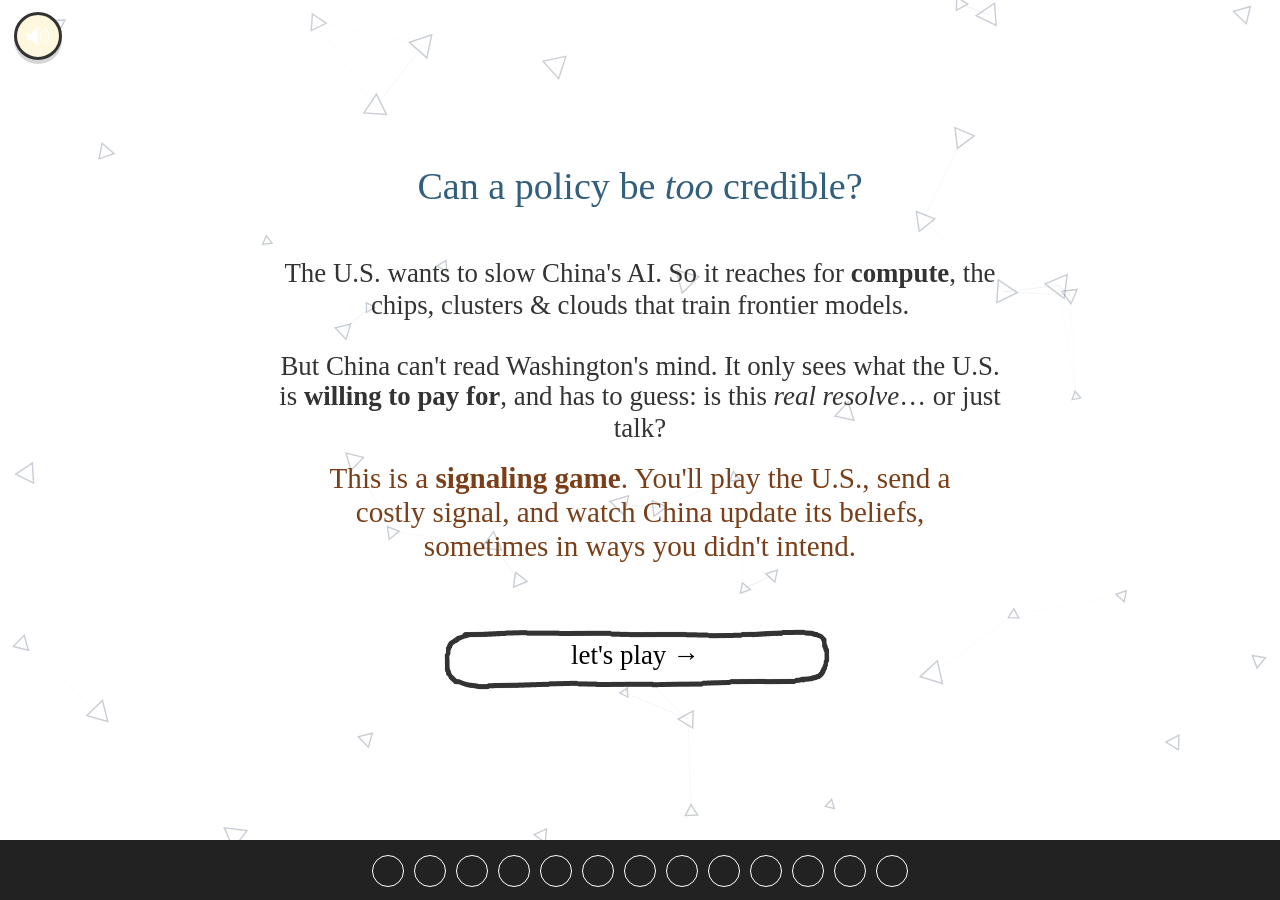
==== commit d9d320f6: "thank god it's done" ====
--- a/index.html
+++ b/index.html
@@ -12,8 +12,7 @@
 
 	<!-- Styles (FuturaHandwritten.ttf is loaded via @font-face inside slides.css) -->
 	<link rel="stylesheet" type="text/css" href="css/slides.css">
-	<link rel="stylesheet" type="text/css" href="css/balloon.css">
-	<link rel="stylesheet" type="text/css" href="css/signaling-scenarios.css?v=3">
+	<link rel="stylesheet" type="text/css" href="css/signaling-scenarios.css?v=13">
 
 </head>
 <body>
@@ -53,40 +52,21 @@
 
 	<!-- Libraries -->
 	<script src="js/lib/helpers.js"></script>
-	<script src="js/lib/minpubsub.src.js"></script>
-	<script src="js/lib/q.js"></script>
-	<script src="js/lib/pegasus.js"></script>
-	<script src="js/lib/pixi.min.js"></script>
-	<script src="js/lib/howler.js"></script>
 	<script src="js/lib/sound.js"></script>
-	<script src="js/lib/tweenjs-0.6.2.min.js"></script>
-	<script src="js/lib/sharing.js"></script>
 
 	<!-- Core engine -->
-	<script src="js/core/Loader.js"></script>
 	<script src="js/core/Words.js"></script>
 	<script src="js/core/Slideshow.js"></script>
 	<script src="js/core/SlideSelect.js"></script>
 	<script src="js/core/Button.js"></script>
 	<script src="js/core/TextBox.js"></script>
-	<script src="js/core/IncDecNumber.js"></script>
-	<script src="js/core/Slider.js"></script>
-	<script src="js/core/Scratcher.js"></script>
 	<script src="js/core/Background.js"></script>
-	<script src="js/core/ImageBox.js"></script>
-	<script src="js/core/PayoffsUI.js"></script>
-	<script src="js/core/AdvancedPanel.js"></script>
 	<script src="js/core/SignalViz.js"></script>
 
 	<!-- Simulations / scenes -->
 	<script src="js/sims/SignalingWorld.js?v=2"></script>
-	<script src="js/sims/SignalingScenario.js?v=3"></script>
+	<script src="js/sims/SignalingScenario.js?v=5"></script>
 	<script src="js/sims/Signaling.js"></script>
-	<script src="js/sims/Splash.js"></script>
-	<script src="js/sims/PD.js"></script>
-	<script src="js/sims/Iterated.js"></script>
-	<script src="js/sims/Tournament.js"></script>
-	<script src="js/sims/SandboxUI.js"></script>
 
 	<!-- Slides: one file per section (Nicky Case style), loaded in order.
 	     Each file pushes its slide(s) onto SLIDES and registers its own copy. -->
@@ -96,8 +76,8 @@
 	<script src="js/slides/3_Slides_Roles.js"></script>
 	<script src="js/slides/4_Slides_Ending.js"></script>
 	<script src="js/slides/5_Slides_Vietnam.js"></script>
-	<script src="js/slides/6_Slides_Advanced.js"></script>
-	<script src="js/slides/7_Slides_Credits.js"></script>
+	<script src="js/slides/6_Slides_Advanced.js?v=8"></script>
+	<script src="js/slides/7_Slides_Credits.js?v=3"></script>
 
 	<!-- Bootstrap (must run last, builds the slideshow from SLIDES) -->
 	<script src="js/main.js"></script>
--- a/css/signaling-scenarios.css
+++ b/css/signaling-scenarios.css
@@ -1528,23 +1528,119 @@
    so the capacity bar stays near the selected chips and no gap opens up */
 .vb-rail{ align-self: start; }
 
-/* ---- scene 3: consequence ---- */
+/* ---- scene 3: consequence / strategy debrief ---- */
 .vc-stats{ display: flex; gap: 16px; margin: 2px 0 12px; }
 .vc-stats .vh-mini{ flex: 1 1 0; }
-.vc-bars{ display: flex; flex-direction: column; gap: 10px; }
-.vc-bar-label{ display: flex; justify-content: space-between; gap: 12px; font-size: 15px; color: #444; margin-bottom: 4px; }
-.vc-bar-label b{ color: #315f7c; }
+
+/* A. selected-strategy chips under the title */
+.vc-strategy{ display: flex; flex-wrap: wrap; align-items: center; gap: 8px; margin: 0 0 10px; }
+.vc-strategy-label{ font-size: 15px; color: #7a3f18; }
+.vc-strategy-chip{
+	font-size: 14px; padding: 5px 12px; border-radius: 12px;
+	border: 2px solid #315f7c; background: #e9f1f6; color: #245067;
+}
+.vc-strategy-none{ border-style: dashed; border-color: #c9b48a; background: #fffdf6; color: #999; font-style: italic; }
+
+/* B. headline score cards */
+.vc-scorecards{ display: flex; gap: 14px; margin: 0 0 12px; }
+.vc-score{
+	flex: 1 1 0; display: flex; flex-direction: column;
+	padding: 9px 14px; border: 2px solid #333; border-radius: 10px;
+	background: #fffdf6; box-shadow: 0 3px 0 rgba(0,0,0,0.12);
+}
+.vc-score-label{ font-size: 14px; color: #315f7c; }
+.vc-score-val{ font-size: 30px; line-height: 1.0; color: #2f6d3a; }
+.vc-score-cap .vc-score-val{ color: #8a6d1f; }
+.vc-score-note{ margin-top: 2px; font-size: 12.5px; line-height: 1.12; color: #777; font-style: italic; }
+
+/* C + D: two-column debrief grid */
+.vc-debrief{ display: grid; grid-template-columns: minmax(0, 1.15fr) minmax(0, 1fr); gap: 18px; }
+
+/* D. before -> after rows: numbers + delta lead, thin bar underneath */
+.vc-changes{ display: flex; flex-direction: column; gap: 7px; }
+.vc-row-head{ display: flex; justify-content: space-between; align-items: baseline; gap: 10px; margin-bottom: 3px; }
+.vc-row-name{ font-size: 14.5px; color: #444; }
+.vc-row-nums{ display: flex; align-items: baseline; gap: 8px; }
+.vc-row-nums b{ font-size: 14.5px; color: #315f7c; }
+.vc-delta{ font-size: 13px; font-weight: bold; }
+.vc-delta.down{ color: #2f6d3a; }
+.vc-delta.up{ color: #c0622a; }
+.vc-delta.flat{ color: #999; }
 .vc-track{
-	position: relative; height: 14px;
+	position: relative; height: 11px;
 	border: 2px solid #333; border-radius: 6px; background: #fff; overflow: hidden;
 }
 /* before = faint ghost, after = solid bar on top (clear contrast) */
 .vc-ghost{ position: absolute; top: 0; left: 0; height: 100%; background: #f1ebdb; }
 .vc-fill{ position: absolute; top: 0; left: 0; height: 100%; background: #4f8a3d; box-shadow: inset 0 -2px 0 rgba(0,0,0,0.10); transition: width 0.5s ease-out; }
 .vc-fill.up{ background: #d98a3c; }
-.vc-summary-chips{ display: flex; flex-wrap: wrap; gap: 9px; margin: 13px 0 9px; }
-.vc-summary-chips .vh-chip{ font-size: 14px; padding: 5px 11px; }
-.vc-narrative{ margin: 0; font-size: 16px; line-height: 1.24; color: #444; }
+
+/* C. result summary: colour-accented debrief lines */
+.vc-result{ display: flex; flex-direction: column; gap: 8px; }
+.vc-res{
+	display: flex; flex-direction: column;
+	padding: 7px 11px; border-radius: 8px; border-left: 4px solid #999; background: #fffdf6;
+}
+.vc-res-kicker{ font-size: 11.5px; letter-spacing: 0.03em; text-transform: uppercase; color: #888; }
+.vc-res-text{ font-size: 15.5px; line-height: 1.12; color: #333; }
+.vc-res-good{ border-left-color: #4f8a3d; }
+.vc-res-cost{ border-left-color: #d98a3c; }
+.vc-res-risk{ border-left-color: #a23b2c; }
+
+/* E. thesis takeaway */
+.vc-thesis{
+	margin: 12px 0 0; padding: 10px 0 0;
+	border-top: 2px dashed #d8bf92;
+	font-size: 16px; line-height: 1.26; color: #3a3a3a;
+}
+.vc-thesis b{ color: #315f7c; }
+
+/* ---- stacked fraction (the math slide) ---- */
+.frac{
+	display: inline-flex; flex-direction: column; align-items: center;
+	vertical-align: middle; margin: 0 4px; text-align: center;
+}
+.frac > .num{ padding: 0 10px 3px; border-bottom: 2px solid currentColor; }
+.frac > .den{ padding: 3px 10px 0; }
+.formula-note{ margin-top: 8px; font-size: 16px; color: #666; }
+
+/* ---- closing-note slide: "When compute policy becomes the signal" ---- */
+.synth-page{
+	width: 100%; height: 470px; box-sizing: border-box;
+	display: flex; flex-direction: column; justify-content: center; align-items: center;
+	gap: 6px; padding: 8px 64px;
+	font-family: 'FuturaHandwritten'; color: #333; text-align: center;
+}
+.synth-eyebrow{
+	margin: 0; font-size: 14px; letter-spacing: 0.08em; text-transform: lowercase;
+	font-style: italic; color: #a98a52;
+}
+.synth-title{ margin: 0 0 6px; font-size: 31px; line-height: 1.0; color: #315f7c; }
+/* author's note: a centered block, but paragraphs read left-to-right (not a poem).
+   ~640px keeps lines in the comfortable 65-85 character range. */
+.synth-note{ max-width: 640px; text-align: left; }
+.synth-note p{ margin: 0 0 13px; font-size: 16px; line-height: 1.46; color: #3f3f3f; }
+.synth-note p:last-child{ margin-bottom: 0; }
+.synth-note b{ font-weight: bold; color: #315f7c; }
+.synth-final{ max-width: 640px; margin: 4px 0 0; text-align: center; font-size: 16px; line-height: 1.42; color: #5a5a5a; font-style: italic; }
+.synth-final b{ font-weight: bold; font-style: normal; color: #315f7c; }
+
+/* ---- end-credit / author note (final slide) ---- */
+.cred-page{
+	width: 100%; height: 510px; box-sizing: border-box;
+	display: flex; flex-direction: column; justify-content: center; align-items: center;
+	gap: 18px; padding: 16px 64px;
+	font-family: 'FuturaHandwritten'; text-align: center; color: #666;
+}
+.cred-page p{ margin: 0; }
+.cred-block{ display: flex; flex-direction: column; align-items: center; gap: 4px; }
+.cred-kicker{ font-size: 15px; font-style: italic; color: #a98a52; }
+.cred-name{ font-size: 38px; line-height: 1.0; letter-spacing: 0.03em; color: #315f7c; }
+.cred-label{ max-width: 720px; font-size: 15.5px; line-height: 1.2; color: #8a8a8a; }
+.cred-line{ max-width: 740px; font-size: 16.5px; line-height: 1.3; color: #555; }
+.cred-ps{ max-width: 680px; font-size: 15px; line-height: 1.38; color: #888; }
+.cred-page a{ color: #dd4040; text-decoration: underline; text-underline-offset: 2px; }
+.cred-page a:hover{ color: #ee5151; }
 
 /* ============================================================
    Typology scene - "Why some signals are harder to fake"
